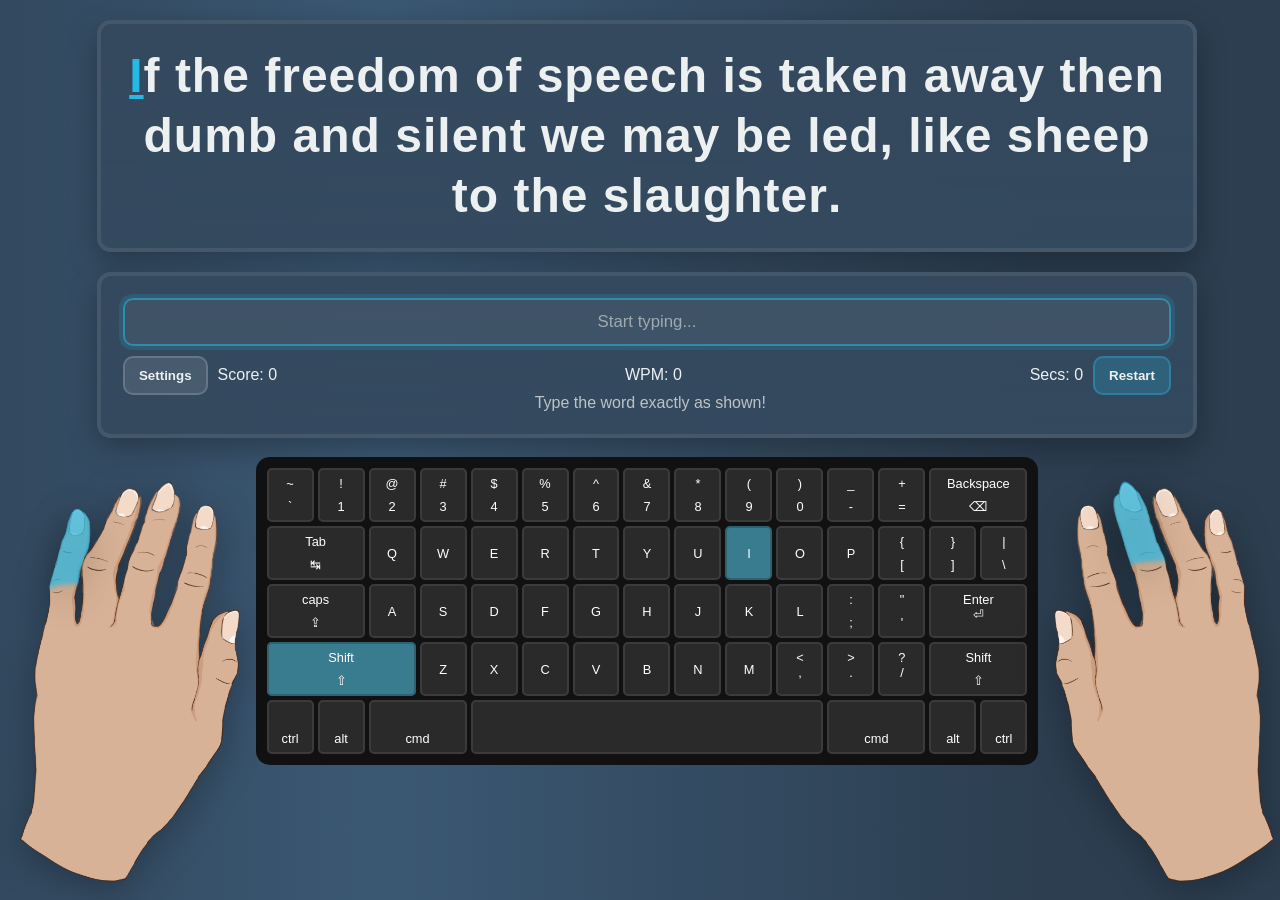
==== index.html @ 1857ba46 "v0.5.0 Major Changes: hand highlight changes, removed changelog, changed formatting, & more..." ====
<!-- HTML: The Structure -->

<style>
  ul, ol {
    /* Reduce default indents*/
    padding-left: 15px;
    padding-bottom: 5px;
  }
</style>

<!doctype html>
<html lang="en">
  <head>
    <meta charset="UTF-8" />
    <meta name="viewport" content="width=device-width, initial-scale=1.0" />
    <link rel="stylesheet" href="styles.css" />
    <title>Simple Typing Game</title>
  </head>

  <body>
    <main class="layout">
      <!-- TOP: Word Display -->
      <section class="panel word-panel" aria-label="Words to type">
        <div id="word-display" class="word-display"></div>
      </section>

      <!-- MIDDLE: input / score / settings -->
      <section class="panel game-panel" aria-label="Typing controls">
        <div class="input-row">
          <input
            type="text"
            id="input-field"
            placeholder="Start typing..."
            autocomplete="off"
            inputmode="text"
            autofocus
          />
        </div>

        <button id="Settings" class="btn btn-settings" type="button">Settings</button>
        <button id="Restart" class="btn btn-restart" type="button">Restart</button>
        
        <div class="meta-row">
          <div id="score-board" class="score">
            Score: <span id="score">0</span>
          </div>
          <div id="wpm-board" class="message-stats">
            WPM: <span id="wpm-value">0</span>
          </div>
          <div id="seconds-board" class="message-stats">
            Secs: <span id="seconds-value">0</span>
          </div>
        </div>

        <p class="message">Type the word exactly as shown!</p>

        <!-- Settings Modal !-->
        <div id="settingsModal" class="settings-modal" role="dialog" aria-modal="true" aria-hidden="Modify Settings">
          <div class="settings-content">
            <button class="close" type="button" aria-label="Close settings">&times;</button>
            <h2 class="settings-title">Settings</h2><hr>
            <ul class="settings-list">

              <li>Highlight Word:
                <input type="checkbox" id="checkbox-settings-highlight">
                <label for="checkbox-settings-highlight"></label>
              <li>Disable Score:
                <input type="checkbox" id="checkbox-settings-disable-score">
                <label for="checkbox-settings-disable-score"></label>
              
              <li>Restart Score:
                <input type="checkbox" id="checkbox-settings-reset-score">
                <label for="checkbox-settings-reset-score"></label>

              <li>Skip Repeats:
                <input type="checkbox" id="checkbox-settings-skip-repeats">
                <label for="checkbox-settings-skip-repeats"></label>

              <li>Store Skip Repeats: <span id="settings-store-skips"></span>
                <form id="store-skips-form">
                  <label for="input-store-skips-value">→ Change Skips: 
                  <input
                    type="number"
                    id="input-store-skips-value"
                    min="1"
                    max=""
                    step="1"
                  />
                  <button type="submit" class="btn btn-apply">Apply</button>
                </form>

              <li>Skip With Errors:
                <input type="checkbox" id="checkbox-settings-end-incomplete">
                <label for="checkbox-settings-end-incomplete"></label>
              
              <li>Restart Resets Repeats:
                <input type="checkbox" id="checkbox-settings-reset-repeats">
                <label for="checkbox-settings-reset-repeats"></label>
              
              <li>Disappearing Text:
                <input type="checkbox" id="checkbox-settings-disappear-text">
                <label for="checkbox-settings-disappear-text"></label></ul>
              
                <li>Disable WPM:
                <input type="checkbox" id="checkbox-settings-disable-wpm">
                <label for="checkbox-settings-disable-wpm"></label></ul>
            <br>
            </hr>
            <h2 class="settings-title">Study Weeks</h2>
            <hr>
            <ul class="settings-list">
              <li>
                <ins><b>Week 1:</b></ins>
                <ul>
                  <li class="setting-row">
                    <label for="checkbox-settings-week-1-words">words:</label>
                    <input type="checkbox" id="checkbox-settings-week-1-words">
                  </li>
                  <li class="setting-row">
                    <label for="checkbox-settings-week-1-random">random:</label>
                    <input type="checkbox" id="checkbox-settings-week-1-random">
                  </li>
                </ul>
              </li>
              <li>
                <ins><b>Week 2:</b></ins>
                <ul>
                  <li class="setting-row">
                    <label for="checkbox-settings-week-2-words">words:</label>
                    <input type="checkbox" id="checkbox-settings-week-2-words">
                  </li>
                  <li class="setting-row">
                    <label for="checkbox-settings-week-2-random">random:</label>
                    <input type="checkbox" id="checkbox-settings-week-2-random">
                  </li>
                </ul>
              </li>
              <li>
                <ins><b>Week 3:</b></ins>
                <ul>
                  <li class="setting-row">
                    <label for="checkbox-settings-week-3-words">words:</label>
                    <input type="checkbox" id="checkbox-settings-week-3-words">
                  </li>
                  <li class="setting-row">
                    <label for="checkbox-settings-week-3-random">random:</label>
                    <input type="checkbox" id="checkbox-settings-week-3-random">
                  </li>
                </ul>
              </li>
              <li>
                <ins><b>Week 4:</b></ins>
                <ul>
                  <li class="setting-row">
                    <label for="checkbox-settings-week-4-words">words:</label>
                    <input type="checkbox" id="checkbox-settings-week-4-words">
                  </li>
                  <li class="setting-row">
                    <label for="checkbox-settings-week-4-random">random:</label>
                    <input type="checkbox" id="checkbox-settings-week-4-random">
                  </li>
                </ul>
              </li>
              <li>
                <ins><b>Week 5:</b></ins>
                <ul>
                  <li class="setting-row">
                    <label for="checkbox-settings-week-5-words">words:</label>
                    <input type="checkbox" id="checkbox-settings-week-5-words">
                  </li>
                  <li class="setting-row">
                    <label for="checkbox-settings-week-5-random">random:</label>
                    <input type="checkbox" id="checkbox-settings-week-5-random">
                  </li>
                </ul>
              </li>
              <li>
                <ins><b>Week 6:</b></ins>
                <ul>
                  <li class="setting-row">
                    <label for="checkbox-settings-week-6-words">words:</label>
                    <input type="checkbox" id="checkbox-settings-week-6-words">
                  </li>
                  <li class="setting-row">
                    <label for="checkbox-settings-week-6-random">random:</label>
                    <input type="checkbox" id="checkbox-settings-week-6-random">
                  </li>
                </ul>
              </li>
              <li>
                <ins><b>Week 7:</b></ins>
                <ul>
                  <li class="setting-row">
                    <label for="checkbox-settings-week-7-words">words:</label>
                    <input type="checkbox" id="checkbox-settings-week-7-words">
                  </li>
                  <li class="setting-row">
                    <label for="checkbox-settings-week-7-random">random:</label>
                    <input type="checkbox" id="checkbox-settings-week-7-random">
                  </li>
                </ul>
              </li>
              <li>
                <ins><b>Week 8:</b></ins>
                <ul>
                  <li class="setting-row">
                    <label for="checkbox-settings-week-8-words">words:</label>
                    <input type="checkbox" id="checkbox-settings-week-8-words">
                  </li>
                  <li class="setting-row">
                    <label for="checkbox-settings-week-8-random">random:</label>
                    <input type="checkbox" id="checkbox-settings-week-8-random">
                  </li>
                </ul>
              </li>
            </ul>
          </hr>
          </div>
        </div>
      </section>
      
      <!-- BOTTOM: keyboard & hands -->
      <div class="keyboard-stage">
        <div class="hand-panel hand-panel--left">
          <div class="hand-stack">
            <img
              class="hand-base"
              src="./images/hands/left-idle.png"
              alt="Left hand guide"
            />
            <div
              id="left-hand-overlays"
              class="hand-overlays"
              aria-hidden="true"
            ></div>
          </div>
        </div>
        <div class="keyboard" role="group" aria-label="On screen keyboard">
          <!-- your existing keyboard buttons stay exactly here -->
          <button class="key" data-key="`">
            <span class="key-top">~</span>
            <span class="key-bottom">`</span>
          </button>

          <button class="key" data-key="1">
            <span class="key-top">!</span>
            <span class="key-bottom">1</span>
          </button>

          <button class="key" data-key="2">
            <span class="key-top">@</span>
            <span class="key-bottom">2</span>
          </button>

          <button class="key" data-key="3">
            <span class="key-top">#</span>
            <span class="key-bottom">3</span>
          </button>

          <button class="key" data-key="4">
            <span class="key-top">$</span>
            <span class="key-bottom">4</span>
          </button>

          <button class="key" data-key="5">
            <span class="key-top">%</span>
            <span class="key-bottom">5</span>
          </button>

          <button class="key" data-key="6">
            <span class="key-top">^</span>
            <span class="key-bottom">6</span>
          </button>

          <button class="key" data-key="7">
            <span class="key-top">&</span>
            <span class="key-bottom">7</span>
          </button>

          <button class="key" data-key="8">
            <span class="key-top">*</span>
            <span class="key-bottom">8</span>
          </button>
          
          <button class="key" data-key="9">
            <span class="key-top">(</span>
            <span class="key-bottom">9</span>
          </button>

          <button class="key" data-key="0">
            <span class="key-top">)</span>
            <span class="key-bottom">0</span>
          </button>
          
          <button class="key" data-key="-">
            <span class="key-top">_</span>
            <span class="key-bottom">-</span>
          </button>

          <button class="key" data-key="=">
            <span class="key-top">+</span>
            <span class="key-bottom">=</span>
          </button>
          
          <button class="key" data-key="backspace">
            <span class="key-top">Backspace</span>
            <span class="key-bottom">⌫</span>
          </button>

          <button class="key" data-key="tab">
            <span class="key-top">Tab</span>
            <span class="key-bottom">↹</span>
          </button>

          <button class="key key--center" data-key="Q">
            <span class="key-top"></span>
            <span class="key-bottom">Q</span>
          </button>

          <button class="key key--center" data-key="W">
            <span class="key-top"></span>
            <span class="key-bottom">W</span>
          </button>

          <button class="key key--center" data-key="E">
            <span class="key-top"></span>
            <span class="key-bottom">E</span>
          </button>

          <button class="key key--center" data-key="R">
            <span class="key-top"></span>
            <span class="key-bottom">R</span>
          </button>

          <button class="key key--center" data-key="T">
            <span class="key-top"></span>
            <span class="key-bottom">T</span>
          </button>

          <button class="key key--center" data-key="Y">
            <span class="key-top"></span>
            <span class="key-bottom">Y</span>
          </button>

          <button class="key key--center" data-key="U">
            <span class="key-top"></span>
            <span class="key-bottom">U</span>
          </button>

          <button class="key key--center" data-key="I">
            <span class="key-top"></span>
            <span class="key-bottom">I</span>
          </button>

          <button class="key key--center" data-key="O">
            <span class="key-top"></span>
            <span class="key-bottom">O</span>
          </button>

          <button class="key key--center" data-key="P">
            <span class="key-top"></span>
            <span class="key-bottom">P</span>
          </button>

          <button class="key" data-key="[">
            <span class="key-top">{</span>
            <span class="key-bottom">[</span>
          </button>

          <button class="key" data-key="]">
            <span class="key-top">}</span>
            <span class="key-bottom">]</span>
          </button>

          <button class="key" data-key="\\">
            <span class="key-top">|</span>
            <span class="key-bottom">\</span>
          </button>

          <button class="key" data-key="caps">
            <span class="key-top">caps</span>
            <span class="key-bottom">⇪</span>
          </button>

          <button class="key key--center" data-key="A">
            <span class="key-top"></span>
            <span class="key-bottom">A</span>
          </button>

          <button class="key key--center" data-key="S">
            <span class="key-top"></span>
            <span class="key-bottom">S</span>
          </button>

          <button class="key key--center" data-key="D">
            <span class="key-top"></span>
            <span class="key-bottom">D</span>
          </button>

          <button class="key key--center" data-key="F">
            <span class="key-top"></span>
            <span class="key-bottom">F</span>
          </button>

          <button class="key key--center" data-key="G">
            <span class="key-top"></span>
            <span class="key-bottom">G</span>
          </button>

          <button class="key key--center" data-key="H">
            <span class="key-top"></span>
            <span class="key-bottom">H</span>
          </button>

          <button class="key key--center" data-key="J">
            <span class="key-top"></span>
            <span class="key-bottom">J</span>
          </button>

          <button class="key key--center" data-key="K">
            <span class="key-top"></span>
            <span class="key-bottom">K</span>
          </button>

          <button class="key key--center" data-key="L">
            <span class="key-top"></span>
            <span class="key-bottom">L</span>
          </button>

          <button class="key" data-key=";">
            <span class="key-top">:</span>
            <span class="key-bottom">;</span>
          </button>

          <button class="key" data-key="'">
            <span class="key-top">"</span>
            <span class="key-bottom">'</span>
          </button>

          <button class="key" data-key="shift">
            <span class="key-top">Shift</span>
            <span class="key-bottom">⇧</span>
          </button>

          <button class="key" data-key="shift">
            <span class="key-top">Shift</span>
            <span class="key-bottom">⇧</span>
          </button>

          <button class="key key--center" data-key="Z">
            <span class="key-top"></span>
            <span class="key-bottom">Z</span>
          </button>

          <button class="key key--center" data-key="X">
            <span class="key-top"></span>
            <span class="key-bottom">X</span>
          </button>

          <button class="key key--center" data-key="C">
            <span class="key-top"></span>
            <span class="key-bottom">C</span>
          </button>

          <button class="key key--center" data-key="V">
            <span class="key-top"></span>
            <span class="key-bottom">V</span>
          </button>

          <button class="key key--center" data-key="B">
            <span class="key-top"></span>
            <span class="key-bottom">B</span>
          </button>

          <button class="key key--center" data-key="N">
            <span class="key-top"></span>
            <span class="key-bottom">N</span>
          </button>

          <button class="key key--center" data-key="M">
            <span class="key-top"></span>
            <span class="key-bottom">M</span>
          </button>

          <button class="key key--center" data-key=",">
            <span class="key-top"><</span>
            <span class="key-bottom">,</span>
          </button>

          <button class="key key--center" data-key=".">
            <span class="key-top">></span>
            <span class="key-bottom">.</span>
          </button>

          <button class="key key--center" data-key="/">
            <span class="key-top">?</span>
            <span class="key-bottom">/</span>
          </button>

          <button class="key" data-key="shift-1">
            <span class="key-top">Shift</span>
            <span class="key-bottom">⇧</span>
          </button>

          <button class="key key--center" data-key="enter">
            <span class="key-top">Enter</span>
            <span class="key-bottom">⏎</span>
          </button>
          <!-- Can set to "Space" if we want. Thought it looked better without. -->
          <button class="key" data-key="space">
            <span class="key-top"></span>
            <span class="key-bottom"></span>
          </button>

          <button class="key" data-key="ctrl">
            <span class="key-top"></span>
            <span class="key-bottom">ctrl</span>
          </button>

          <button class="key" data-key="alt">
            <span class="key-top"></span>
            <span class="key-bottom">alt</span>
          </button>

          <button class="key" data-key="cmd">
            <span class="key-top"></span>
            <span class="key-bottom">cmd</span>
          </button>
          
          <button class="key" data-key="cmd-1">
            <span class="key-top"></span>
            <span class="key-bottom">cmd</span>
          </button>

          <button class="key" data-key="alt-1">
            <span class="key-top"></span>
            <span class="key-bottom">alt</span>
          </button>
          
          <button class="key" data-key="ctrl-1">
            <span class="key-top"></span>
            <span class="key-bottom">ctrl</span>
          </button>
        </div>

        <div class="hand-panel hand-panel--right">
          <div class="hand-stack">
            <img
              class="hand-base"
              src="./images/hands/right-idle.png"
              alt="Right hand guide"
            />
            <div
              id="right-hand-overlays"
              class="hand-overlays"
              aria-hidden="true"
            ></div>
          </div>
        </div>
      </section>
    </main>

    <script type="module" src="./app.js"></script>
  </body>
</html>
---- styles.css ----
/* CSS: The Styling */

/* 
** This was by far the worst part in doing all of this. Youtube, Google, and ChatGPT are holding this
** thing like it's made from bubble gum and scotch tape. If some things don't make sense or are
** redundant that is why. Sorry. I tried. 😔
*/

/* ---------- Main Content ---------- */
:root {
  --bg: #2c3e50;
  --panel: #34495e;
  --panel-2: rgba(255, 255, 255, 0.06);
  --panel-3: #fff;

  --text: #ecf0f1;
  --muted: #bdc3c7;
  --shadow: 0 10px 30px rgba(0, 0, 0, 0.28);
  --radius: 14px;

  --maxw: 1100px;
  --gap: clamp(14px, 2.2vh, 22px);
  --pad: clamp(14px, 2.5vw, 22px);
}

*,
*::before,
*::after {
  box-sizing: border-box;
}

html,
body {
  height: 2%;
}

body {
  margin: 0;
  font-family: "Segoe UI", Tahoma, Geneva, Verdana, sans-serif;
  background: radial-gradient(1200px 4000px at 30% 10%, #3b5873 0%, var(--bg) 55%);
  color: var(--text);
}

.layout { /* layout for 3-row items */
  min-height: 10svh;
  display: grid;
  grid-template-rows: auto auto auto;
  gap: var(--gap);
  padding: var(--gap);
  justify-items: center;
  align-items: start;
}

.panel { /* Shared panel styling */
  width: min(var(--maxw), 92vw);
  background: linear-gradient(180deg, var(--panel) 0%, rgba(52, 73, 94, 0.92) 100%);
  border-radius: var(--radius);
  box-shadow: var(--shadow);
  padding: var(--pad);
  border: 4px solid rgba(255, 255, 255, 0.08);
}

/* ---------- Top: word display ---------- */
.word-panel{
  min-height: 0;
  grid-row: 1;
}
.game-panel {
  min-height: 0;
  grid-row: 2;
}

.word-display {
  max-height: 180px;
  height: clamp(160px, 32vh, 360px);
  display: grid;
  place-items: center;
  text-align: center;
  overflow-y: auto;
  overflow-x: hidden;
  scroll-behavior: smooth;
}

#word-display { /* Text to type */
  display: flex;
  flex-wrap: wrap;
  justify-content: center;
  align-items: center;

  font-size: clamp(1.5rem, 10vw, 3rem);
  font-weight: 600;
  letter-spacing: 1px;
  line-height: 1.15;

  white-space: pre-wrap;
  user-select: none;
}

.word { /* Each word moves as one to next line */
  display: inline-flex;
  white-space: nowrap;
}

/* ---------- Middle: input display ---------- */
.input-row {
  display: grid;
  grid-template-columns: 1fr auto;
  align-items: center;
}

#input-field {
  width: 100%;
  padding: 12px 14px;
  font-size: 1.05rem;
  border: 2px solid rgba(255, 255, 255, 0.12);
  border-radius: 10px;
  outline: none;
  text-align: center;
  background: var(--panel-2);
  color: var(--text);
}

#input-field::placeholder {
  color: rgba(236, 240, 241, 0.55);
}

#input-field:focus {
  border-color: rgba(39, 185, 230, 0.55);
  box-shadow: 0 0 0 4px rgba(39, 185, 230, 0.15);
}

.meta-row {
  margin-top: 10px;
  display: flex;
  justify-content: space-between;
  align-items: center;
  gap: 12px;
  flex-wrap: wrap;
  padding: 10px;
}

.score {
  font-size: 1rem;
  color: var(--text);
}

.message {
  margin: 0;
  font-size: 1rem;
  color: var(--muted);
  user-select: none;
  align-self: center;
  justify-content: center;
  display: flex;
}

.message-stats {
  margin: 0;
  font-size: 1rem;
  user-select: none;
  align-self: center;
}

/* ---------- Buttons ---------- */
.btn {
  border: 2px solid rgba(255, 255, 255, 0.10);
  border-radius: 10px;
  padding: 10px 14px;
  font-weight: 700;
  cursor: pointer;
  color: var(--text);
  background: rgba(255, 255, 255, 0.10);
}

.btn:hover {
  filter: brightness(1.08);
}

.btn:active {
  transform: translateY(1px);
}

.btn-restart {
  margin-top: 10px;
  background: rgba(39, 185, 230, 0.22);
  border: 2px solid rgba(39, 185, 230, 0.35);
  float: right;
}

.btn-settings {
  margin-top: 10px;
  border: 2px solid rgba(255, 255, 255, 0.16);
  float: left;
}

.btn-apply{
  border: 3px solid rgba(255, 255, 255, 0.16);
  padding: 3px 7px;
}

input[type="checkbox"]:checked {
  accent-color: #2ecc71;
}

input[type="checkbox"] {
  /* Default styles for the unchecked state */
  background-color: #eee;
}

#input-store-skips-value{
  width: 80px;
  background: rgba(53, 53, 53, 0.96);
  color: white;
  border: 3px solid rgba(255, 255, 255, 0.14);
  border-radius: 6px;
  padding: 4px;
}

/* ---------- Bottom: keyboard ---------- */
.keyboard-stage {
  width: min(1300px, 98vw);
  display: grid;
  grid-template-columns: minmax(140px, 220px) minmax(0, 1fr) minmax(140px, 220px);
  gap: 16px;
  align-items: center;
  grid-row: 3;
}

.hand-stack {
  position: relative;
  width: 100%;
  max-width: 220px;
  aspect-ratio: 220 / 260;
}

.hand-base,
.hand-overlay {
  position: absolute;
  inset: 0;
  width: 100%;
  height: auto;
  display: block;
  user-select: none;
  pointer-events: none;
  filter: drop-shadow(0 8px 18px rgba(0, 0, 0, 0.28));
  opacity: 1;
}

.hand-overlays {
  position: absolute;
  inset: 0;
  pointer-events: none;
}

.hand-panel img {
  width: 100%;
  max-width: 220px;
  height: auto;
  display: block;
  user-select: none;
  pointer-events: none;
  filter: drop-shadow(0 8px 18px rgba(0, 0, 0, 0.28));
}

.keyboard {
  width: 100%;
  display: grid;
  grid-template-columns: repeat(15, 1fr);
  grid-auto-rows: clamp(42px, 6vh, 56px);
  gap: clamp(2px, 0.6vh, 4px);
  padding: clamp(8px, 1.2vh, 12px);
  background: #111;
  border-radius: 14px;
  margin-top: 0;
  margin-bottom: 0;
}

@media (max-width: 1050px) { /* Make hands disappear if window too small */
  .keyboard-stage {
    grid-template-columns: 1fr;
  }

  .hand-panel {
    display: none;
  }
}

.key{
  min-width: 1px;
  position: relative;
  display: grid;
  grid-template-rows: 1fr 1fr; /* top text bottom text */
  align-items: center;
  padding: 6px 8px;
  border: 2px solid #3b3b3b;;
  border-radius: 5px;
  background: #2a2a2a;
  color: #fff;
  cursor: pointer;
  user-select: none;
}

.key-top {
  align-self: start;
  font-size: clamp(0.5rem, 1vw, 0.8rem);
}

.key-bottom {
  align-self: end;
  font-size: clamp(0.5rem, 1vw, 0.8rem);
  
  -weight: 600;
}

/* width modifiers */
.key--center {grid-template-rows: 1fr 1fr 1fr;}
.key--hover {
  background-color: #397b8f;
  border: 2px solid #2e6272;
  color: #ffffff;
}

/* detecting the keys for hover interaction */
/* ------------------- Row 1 ------------------- */
.key[data-key="`"] { grid-row: 1; grid-column: 1; }
.key[data-key="1"] { grid-row: 1; grid-column: 2; }
.key[data-key="2"] { grid-row: 1; grid-column: 3; }
.key[data-key="3"] { grid-row: 1; grid-column: 4; }
.key[data-key="4"] { grid-row: 1; grid-column: 5; }
.key[data-key="5"] { grid-row: 1; grid-column: 6; }
.key[data-key="6"] { grid-row: 1; grid-column: 7; }
.key[data-key="7"] { grid-row: 1; grid-column: 8; }
.key[data-key="8"] { grid-row: 1; grid-column: 9; }
.key[data-key="9"] { grid-row: 1; grid-column: 10; }
.key[data-key="0"] { grid-row: 1; grid-column: 11; }
.key[data-key="-"] { grid-row: 1; grid-column: 12; }
.key[data-key="="] { grid-row: 1; grid-column: 13; }
.key[data-key="backspace"] { grid-row: 1; grid-column: 14/ span 2; }
/* ------------------- Row 2 ------------------- */
.key[data-key="tab"] { grid-row: 2; grid-column: 1 / span 2;}
.key[data-key="Q"] { grid-row: 2; grid-column: 3; }
.key[data-key="W"] { grid-row: 2; grid-column: 4; }
.key[data-key="E"] { grid-row: 2; grid-column: 5; }
.key[data-key="R"] { grid-row: 2; grid-column: 6; }
.key[data-key="T"] { grid-row: 2; grid-column: 7; }
.key[data-key="Y"] { grid-row: 2; grid-column: 8; }
.key[data-key="U"] { grid-row: 2; grid-column: 9; }
.key[data-key="I"] { grid-row: 2; grid-column: 10; }
.key[data-key="O"] { grid-row: 2; grid-column: 11; }
.key[data-key="P"] { grid-row: 2; grid-column: 12; }
.key[data-key="["] { grid-row: 2; grid-column: 13; }
.key[data-key="]"] { grid-row: 2; grid-column: 14; }
.key[data-key="|"] { grid-row: 2; grid-column: 15; }
/* ------------------- Row 3 ------------------- */
.key[data-key="caps"] { grid-row: 3; grid-column: 1 / span 2;}
.key[data-key="A"] { grid-row: 3; grid-column: 3; }
.key[data-key="S"] { grid-row: 3; grid-column: 4; }
.key[data-key="D"] { grid-row: 3; grid-column: 5; }
.key[data-key="F"] { grid-row: 3; grid-column: 6; }
.key[data-key="G"] { grid-row: 3; grid-column: 7; }
.key[data-key="H"] { grid-row: 3; grid-column: 8; }
.key[data-key="J"] { grid-row: 3; grid-column: 9; }
.key[data-key="K"] { grid-row: 3; grid-column: 10; }
.key[data-key="L"] { grid-row: 3; grid-column: 11; }
.key[data-key=";"] { grid-row: 3; grid-column: 12; }
.key[data-key="'"] { grid-row: 3; grid-column: 13; }
.key[data-key="enter"] { grid-row: 3; grid-column: 14 / span 2; }
/* ------------------- Row 4 ------------------- */
.key[data-key="shift"] { grid-row: 4; grid-column: 1 / span 3; }
.key[data-key="Z"] { grid-row: 4; grid-column: 4; }
.key[data-key="X"] { grid-row: 4; grid-column: 5; }
.key[data-key="C"] { grid-row: 4; grid-column: 6; }
.key[data-key="V"] { grid-row: 4; grid-column: 7; }
.key[data-key="B"] { grid-row: 4; grid-column: 8; }
.key[data-key="N"] { grid-row: 4; grid-column: 9; }
.key[data-key="M"] { grid-row: 4; grid-column: 10; }
.key[data-key=","] { grid-row: 4; grid-column: 11; }
.key[data-key="."] { grid-row: 4; grid-column: 12; }
.key[data-key="/"] { grid-row: 4; grid-column: 13; }
.key[data-key="shift-1"] { grid-row: 4; grid-column: 14/ span 2; }
/* ------------------- Row 5 ------------------- */
.key[data-key="ctrl"] { grid-row: 5; grid-column: 1; }
.key[data-key="alt"] { grid-row: 5; grid-column: 2; }
.key[data-key="cmd"] { grid-row: 5; grid-column: 3 / span 2; }
.key[data-key="space"] { grid-row: 5; grid-column: 5 / span 7; }
.key[data-key="cmd-1"] { grid-row: 5; grid-column: 12 / span 2; }
.key[data-key="alt-1"] { grid-row: 5; grid-column: 14; }
.key[data-key="ctrl-1"] { grid-row: 5; grid-column: 15; }

/* ---------- Word Display colors ---------- */
.correct {
  color: #2ecc71;
}
.incorrect {
  color: #e74c3c;
  text-decoration: underline;
}
.highlight {
  color: #27b9e6;
  text-decoration: underline;
}
.hidden {
  color: #ffffff00
}

/* ---------- Settings Modal ---------- */
.settings-modal {
  display: none;
  position: fixed;
  inset: 0;
  z-index: 10000;
  background-color: rgba(0, 0, 0, 0.55);
  padding: 24px;
  font-size: 1.05rem;
}

.settings-content {
  width: min(520px, 92vw);
  margin: 6vh auto 0;
  background: rgba(67, 67, 67, 0.96);
  border: 3px solid rgba(255, 255, 255, 0.14);
  border-radius: 14px;
  padding: 18px;
  box-shadow: var(--shadow);
  overflow: auto;
  height: 75%;
  scrollbar-width: thin;
  scrollbar-color: #b8b8b8 transparent; /* Make the bar transparent */
}

.settings-title {
  margin: 0 0 10px;
}

.settings-list {
  margin: 0;
  padding-left: 18px;
  color: var(--text);
}

.close {
  float: right;
  border: 0;
  background: transparent;
  color: #aaa;
  font-size: 28px;
  cursor: pointer;
}

.close:hover {
  color: #e74c3c;
}

/* ---------- Smaller Window Size (Adjust) ---------- */
@media (max-width: 560px) {
  .input-row {
    grid-template-columns: 1fr;
  }

  .btn { /* centers it basically */
    width: 100%;
  }

  

  .key{ /* keeps text in-line so it doesn't float into the other keys */
    padding: 6px 6px;
  }
}
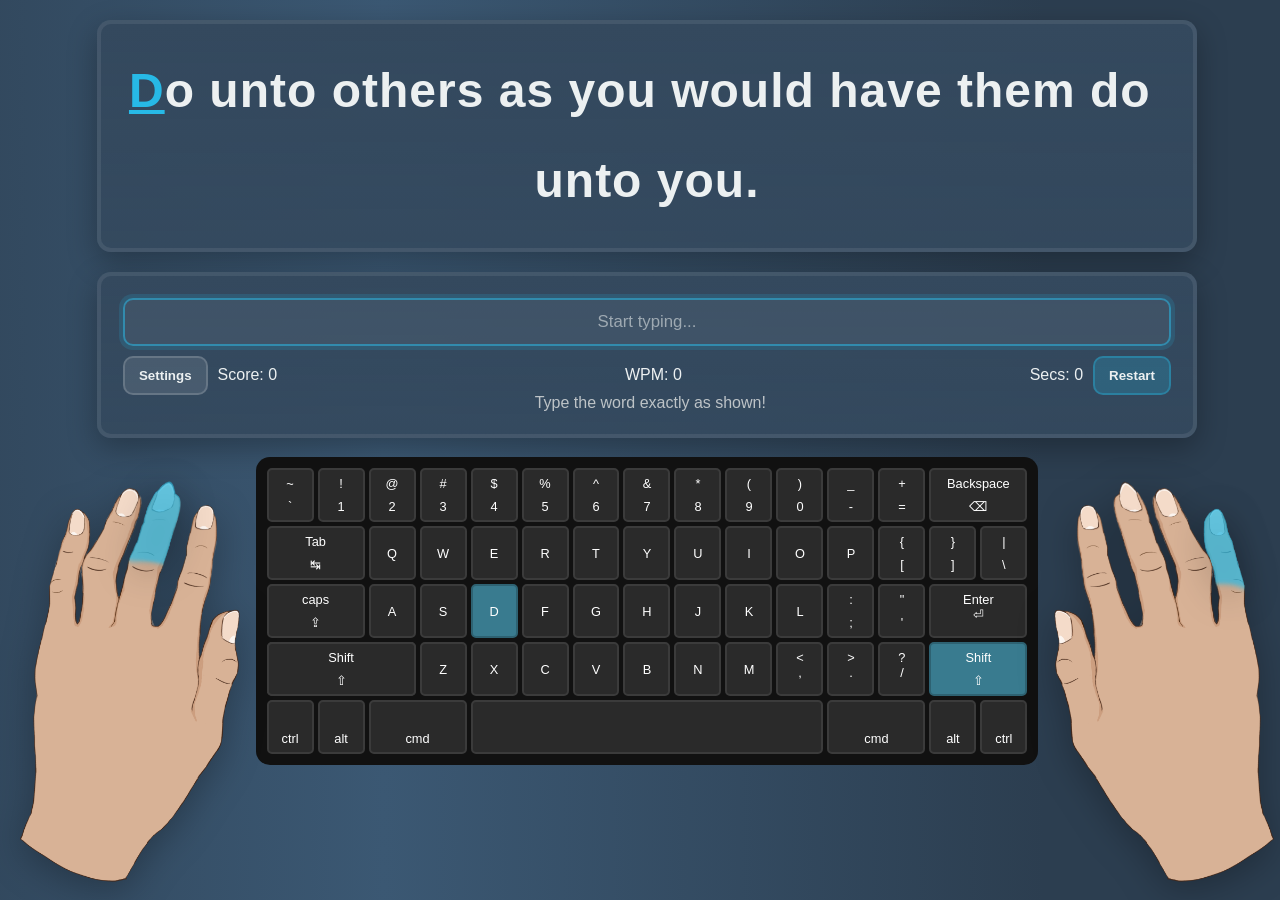
==== commit 735fa7f0: "v0.5.1 Changed window-screenshot.png." ====
--- a/index.html
+++ b/index.html
@@ -31,6 +31,7 @@
             type="text"
             id="input-field"
             placeholder="Start typing..."
+            onpaste="return false"
             autocomplete="off"
             inputmode="text"
             autofocus
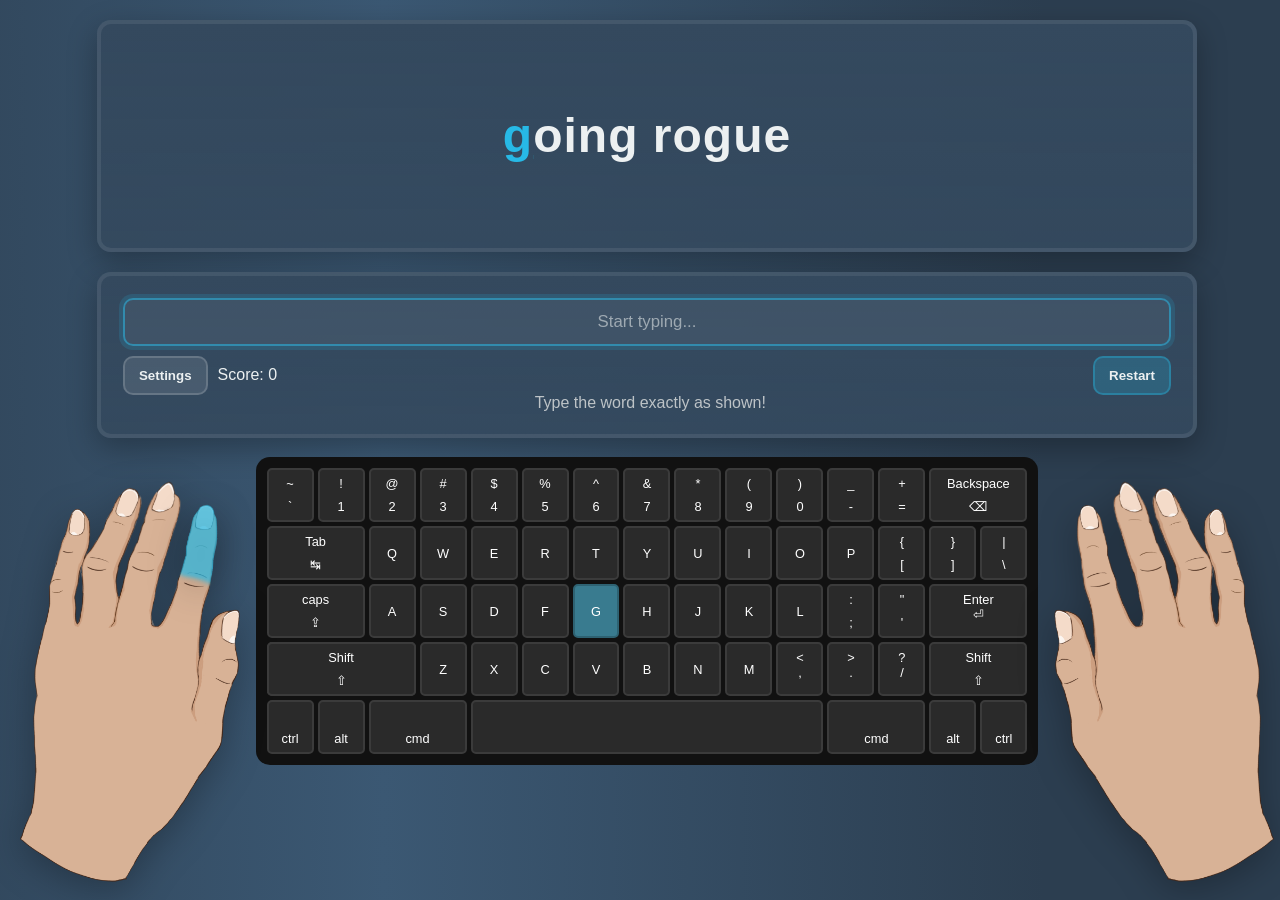
==== commit c3b933e3: "v0.5.4 Updated settings menu slightly, repositioned options." ====
--- a/index.html
+++ b/index.html
@@ -59,7 +59,7 @@
         <div id="settingsModal" class="settings-modal" role="dialog" aria-modal="true" aria-hidden="Modify Settings">
           <div class="settings-content">
             <button class="close" type="button" aria-label="Close settings">&times;</button>
-            <h2 class="settings-title">Settings</h2><hr>
+            <h1 class="settings-title">Settings</h1><hr>
             <ul class="settings-list">
 
               <li>Highlight Word:
@@ -76,19 +76,6 @@
               <li>Skip Repeats:
                 <input type="checkbox" id="checkbox-settings-skip-repeats">
                 <label for="checkbox-settings-skip-repeats"></label>
-
-              <li>Store Skip Repeats: <span id="settings-store-skips"></span>
-                <form id="store-skips-form">
-                  <label for="input-store-skips-value">→ Change Skips: 
-                  <input
-                    type="number"
-                    id="input-store-skips-value"
-                    min="1"
-                    max=""
-                    step="1"
-                  />
-                  <button type="submit" class="btn btn-apply">Apply</button>
-                </form>
 
               <li>Skip With Errors:
                 <input type="checkbox" id="checkbox-settings-end-incomplete">
@@ -105,6 +92,19 @@
                 <li>Disable WPM:
                 <input type="checkbox" id="checkbox-settings-disable-wpm">
                 <label for="checkbox-settings-disable-wpm"></label></ul>
+              
+              <li>Store Skip Repeats: <span id="settings-store-skips"></span>
+                <form id="store-skips-form">
+                  <label for="input-store-skips-value">→ Change Skips: 
+                  <input
+                    type="number"
+                    id="input-store-skips-value"
+                    min="1"
+                    max=""
+                    step="1"
+                  />
+                  <button type="submit" class="btn btn-apply">Apply</button>
+                </form>
             <br>
             </hr>
             <h2 class="settings-title">Study Weeks</h2>
--- a/styles.css
+++ b/styles.css
@@ -79,6 +79,7 @@
   overflow-y: auto;
   overflow-x: hidden;
   scroll-behavior: smooth;
+  scrollbar-width: none;
 }
 
 #word-display { /* Text to type */
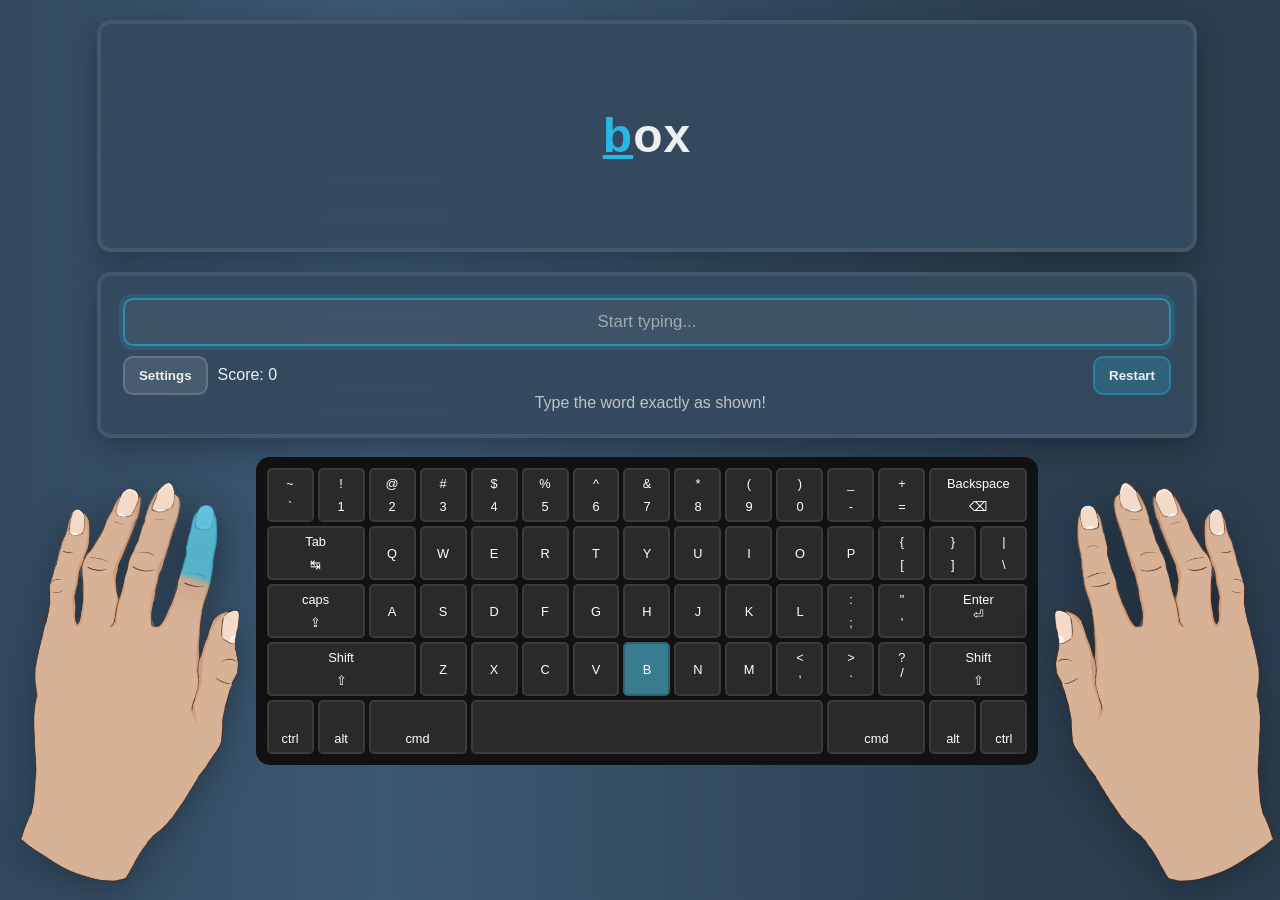
==== commit 2bb845a1: "v0.5.5 Modified html for settings display once more. Put settings that make sense together closer an" ====
--- a/index.html
+++ b/index.html
@@ -65,33 +65,38 @@
               <li>Highlight Word:
                 <input type="checkbox" id="checkbox-settings-highlight">
                 <label for="checkbox-settings-highlight"></label>
+              
+              <li>Disappearing Text:
+                <input type="checkbox" id="checkbox-settings-disappear-text">
+                <label for="checkbox-settings-disappear-text"></label></ul>
+
+                <hr></hr>
+
               <li>Disable Score:
                 <input type="checkbox" id="checkbox-settings-disable-score">
                 <label for="checkbox-settings-disable-score"></label>
               
-              <li>Restart Score:
+              <li>Disable WPM:
+                <input type="checkbox" id="checkbox-settings-disable-wpm">
+                <label for="checkbox-settings-disable-wpm"></label></ul>
+              
+              <li>Restart Resets Score:
                 <input type="checkbox" id="checkbox-settings-reset-score">
                 <label for="checkbox-settings-reset-score"></label>
 
-              <li>Skip Repeats:
-                <input type="checkbox" id="checkbox-settings-skip-repeats">
-                <label for="checkbox-settings-skip-repeats"></label>
+                <hr></hr>
 
               <li>Skip With Errors:
                 <input type="checkbox" id="checkbox-settings-end-incomplete">
                 <label for="checkbox-settings-end-incomplete"></label>
               
-              <li>Restart Resets Repeats:
+              <li>Skip Repeats:
+                <input type="checkbox" id="checkbox-settings-skip-repeats">
+                <label for="checkbox-settings-skip-repeats"></label>
+              
+              <li>Restart Clears Repeats:
                 <input type="checkbox" id="checkbox-settings-reset-repeats">
                 <label for="checkbox-settings-reset-repeats"></label>
-              
-              <li>Disappearing Text:
-                <input type="checkbox" id="checkbox-settings-disappear-text">
-                <label for="checkbox-settings-disappear-text"></label></ul>
-              
-                <li>Disable WPM:
-                <input type="checkbox" id="checkbox-settings-disable-wpm">
-                <label for="checkbox-settings-disable-wpm"></label></ul>
               
               <li>Store Skip Repeats: <span id="settings-store-skips"></span>
                 <form id="store-skips-form">
@@ -105,6 +110,9 @@
                   />
                   <button type="submit" class="btn btn-apply">Apply</button>
                 </form>
+
+                <hr></hr>
+
             <br>
             </hr>
             <h2 class="settings-title">Study Weeks</h2>
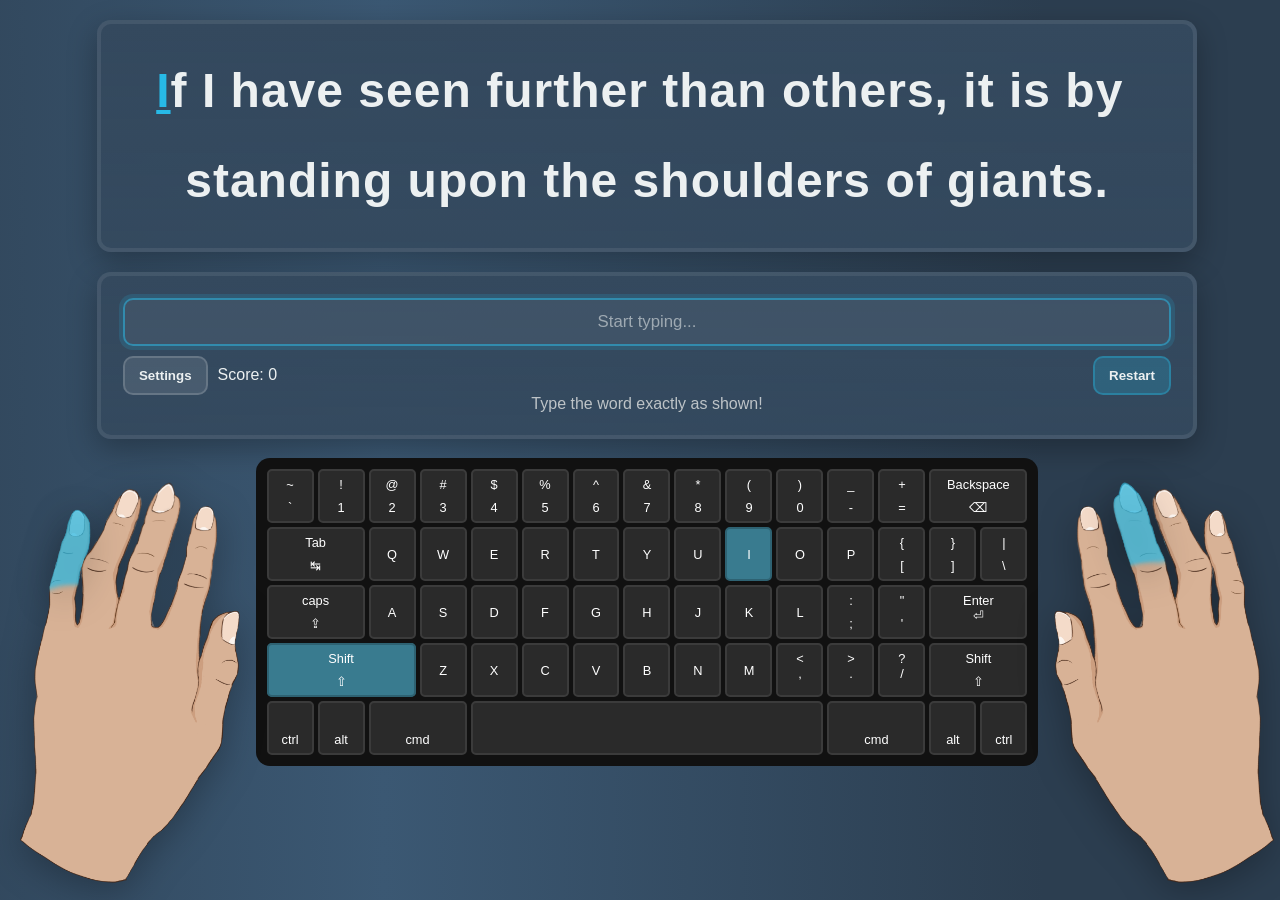
==== commit 0e2814b4: "v0.5.5 HTML settings changes, time format changes for the previous "Sec:" display." ====
--- a/index.html
+++ b/index.html
@@ -49,8 +49,7 @@
             WPM: <span id="wpm-value">0</span>
           </div>
           <div id="seconds-board" class="message-stats">
-            Secs: <span id="seconds-value">0</span>
-          </div>
+            ⏱️: <span id="seconds-value">00:00</span>s</div>
         </div>
 
         <p class="message">Type the word exactly as shown!</p>
@@ -59,18 +58,28 @@
         <div id="settingsModal" class="settings-modal" role="dialog" aria-modal="true" aria-hidden="Modify Settings">
           <div class="settings-content">
             <button class="close" type="button" aria-label="Close settings">&times;</button>
-            <h1 class="settings-title">Settings</h1><hr>
+            <h1 class="settings-title">Settings</h1>
+            
+            <hr><b>Text Options:</b></hr>
             <ul class="settings-list">
 
-              <li>Highlight Word:
+              <li>Complete With Errors:
+                <input type="checkbox" id="checkbox-settings-end-incomplete">
+                <label for="checkbox-settings-end-incomplete"></label>
+              
+              <li>Highlight Words:
                 <input type="checkbox" id="checkbox-settings-highlight">
                 <label for="checkbox-settings-highlight"></label>
               
-              <li>Disappearing Text:
+              <li>Text Disappear:
                 <input type="checkbox" id="checkbox-settings-disappear-text">
                 <label for="checkbox-settings-disappear-text"></label></ul>
 
-                <hr></hr>
+                <hr><b>Score Board Options:</b></hr>
+
+                <li>Restart Resets Score Board:
+                <input type="checkbox" id="checkbox-settings-reset-score">
+                <label for="checkbox-settings-reset-score"></label>
 
               <li>Disable Score:
                 <input type="checkbox" id="checkbox-settings-disable-score">
@@ -79,24 +88,16 @@
               <li>Disable WPM:
                 <input type="checkbox" id="checkbox-settings-disable-wpm">
                 <label for="checkbox-settings-disable-wpm"></label></ul>
+
+                <hr><b>Repeating Words Options:</b></hr>
+
+                <li>Restart Clears Repeating List:
+                <input type="checkbox" id="checkbox-settings-reset-repeats">
+                <label for="checkbox-settings-reset-repeats"></label>
               
-              <li>Restart Resets Score:
-                <input type="checkbox" id="checkbox-settings-reset-score">
-                <label for="checkbox-settings-reset-score"></label>
-
-                <hr></hr>
-
-              <li>Skip With Errors:
-                <input type="checkbox" id="checkbox-settings-end-incomplete">
-                <label for="checkbox-settings-end-incomplete"></label>
-              
-              <li>Skip Repeats:
+              <li>Skip Word Repeats:
                 <input type="checkbox" id="checkbox-settings-skip-repeats">
                 <label for="checkbox-settings-skip-repeats"></label>
-              
-              <li>Restart Clears Repeats:
-                <input type="checkbox" id="checkbox-settings-reset-repeats">
-                <label for="checkbox-settings-reset-repeats"></label>
               
               <li>Store Skip Repeats: <span id="settings-store-skips"></span>
                 <form id="store-skips-form">
@@ -115,11 +116,11 @@
 
             <br>
             </hr>
-            <h2 class="settings-title">Study Weeks</h2>
+            <h2 class="settings-title">Weekly Material</h2>
             <hr>
             <ul class="settings-list">
               <li>
-                <ins><b>Week 1:</b></ins>
+                <b>Week 1:</b>
                 <ul>
                   <li class="setting-row">
                     <label for="checkbox-settings-week-1-words">words:</label>
@@ -132,7 +133,7 @@
                 </ul>
               </li>
               <li>
-                <ins><b>Week 2:</b></ins>
+                <b>Week 2:</b>
                 <ul>
                   <li class="setting-row">
                     <label for="checkbox-settings-week-2-words">words:</label>
@@ -145,7 +146,7 @@
                 </ul>
               </li>
               <li>
-                <ins><b>Week 3:</b></ins>
+                <b>Week 3:</b>
                 <ul>
                   <li class="setting-row">
                     <label for="checkbox-settings-week-3-words">words:</label>
@@ -158,7 +159,7 @@
                 </ul>
               </li>
               <li>
-                <ins><b>Week 4:</b></ins>
+                <b>Week 4:</b>
                 <ul>
                   <li class="setting-row">
                     <label for="checkbox-settings-week-4-words">words:</label>
@@ -171,7 +172,7 @@
                 </ul>
               </li>
               <li>
-                <ins><b>Week 5:</b></ins>
+                <b>Week 5:</b>
                 <ul>
                   <li class="setting-row">
                     <label for="checkbox-settings-week-5-words">words:</label>
@@ -184,7 +185,7 @@
                 </ul>
               </li>
               <li>
-                <ins><b>Week 6:</b></ins>
+                <b>Week 6:</b>
                 <ul>
                   <li class="setting-row">
                     <label for="checkbox-settings-week-6-words">words:</label>
@@ -197,7 +198,7 @@
                 </ul>
               </li>
               <li>
-                <ins><b>Week 7:</b></ins>
+                <b>Week 7:</b>
                 <ul>
                   <li class="setting-row">
                     <label for="checkbox-settings-week-7-words">words:</label>
@@ -210,7 +211,7 @@
                 </ul>
               </li>
               <li>
-                <ins><b>Week 8:</b></ins>
+                <b>Week 8:</b>
                 <ul>
                   <li class="setting-row">
                     <label for="checkbox-settings-week-8-words">words:</label>
--- a/styles.css
+++ b/styles.css
@@ -1,10 +1,4 @@
 /* CSS: The Styling */
-
-/* 
-** This was by far the worst part in doing all of this. Youtube, Google, and ChatGPT are holding this
-** thing like it's made from bubble gum and scotch tape. If some things don't make sense or are
-** redundant that is why. Sorry. I tried. 😔
-*/
 
 /* ---------- Main Content ---------- */
 :root {
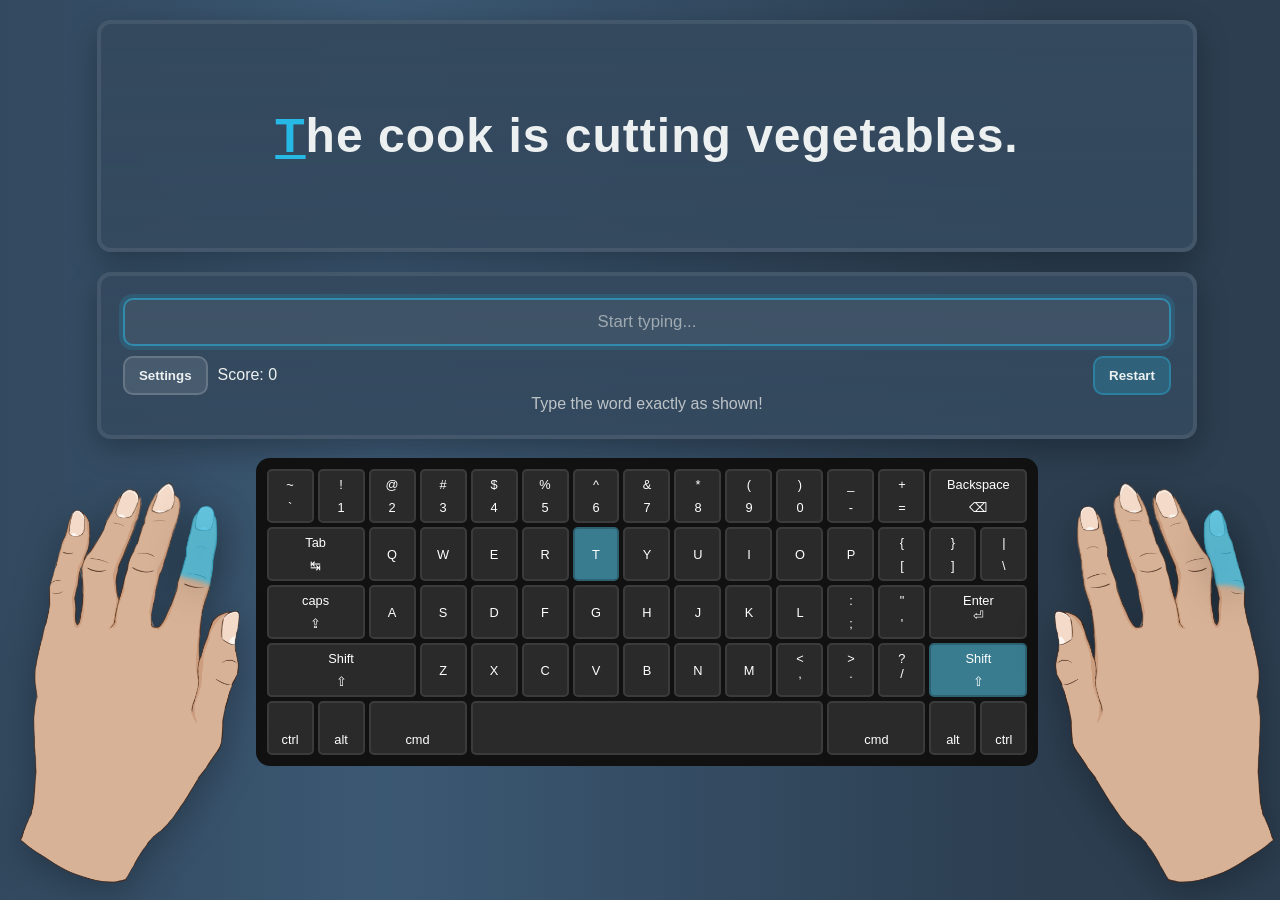
==== commit 0975e451: "v1.0.0 - Initial Release Updated wordbank content, reformatted how some imports and comments looked," ====
--- a/index.html
+++ b/index.html
@@ -7,6 +7,7 @@
     padding-bottom: 5px;
   }
 </style>
+
 
 <!doctype html>
 <html lang="en">
--- a/styles.css
+++ b/styles.css
@@ -315,7 +315,8 @@
   color: #ffffff;
 }
 
-/* detecting the keys for hover interaction */
+/* vv detecting the keys for hover interaction vv*/
+
 /* ------------------- Row 1 ------------------- */
 .key[data-key="`"] { grid-row: 1; grid-column: 1; }
 .key[data-key="1"] { grid-row: 1; grid-column: 2; }
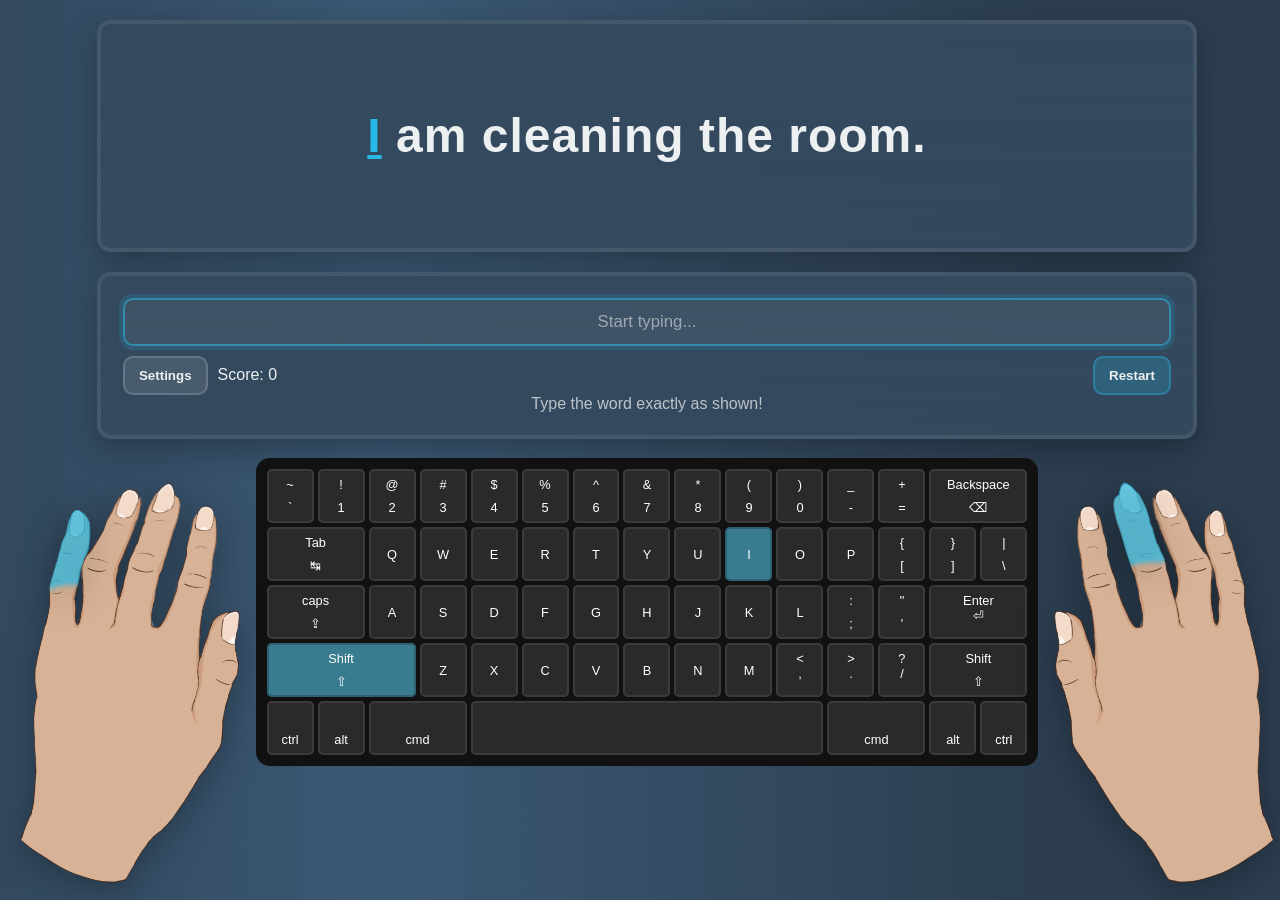
==== commit 0f99607d: "added esol segment still wip, need to add input text box & pick the best image." ====
--- a/index.html
+++ b/index.html
@@ -14,8 +14,9 @@
   <head>
     <meta charset="UTF-8" />
     <meta name="viewport" content="width=device-width, initial-scale=1.0" />
-    <link rel="stylesheet" href="styles.css" />
-    <title>Simple Typing Game</title>
+    <link rel="stylesheet" href="styles-typing.css"/>
+    <link rel="icon" href="images/LC.png" type="image/png">
+    <title>LC | Typing Game</title>
   </head>
 
   <body>
@@ -571,6 +572,6 @@
       </section>
     </main>
 
-    <script type="module" src="./app.js"></script>
+    <script type="module" src="./app-typing.js"></script>
   </body>
 </html>
--- a/styles-typing.css
+++ b/styles-typing.css
@@ -0,0 +1,462 @@
+/* CSS: The Styling */
+
+/* ---------- Main Content ---------- */
+:root {
+  --bg: #2c3e50;
+  --panel: #34495e;
+  --panel-2: rgba(255, 255, 255, 0.06);
+
+  --text: #ecf0f1;
+  --muted: #bdc3c7;
+  --shadow: 0 10px 30px rgba(0, 0, 0, 0.28);
+  --radius: 14px;
+
+  --maxw: 1100px;
+  --gap: clamp(14px, 2.2vh, 22px);
+  --pad: clamp(14px, 2.5vw, 22px);
+}
+
+*,
+*::before,
+*::after {
+  box-sizing: border-box;
+}
+
+html,
+body {
+  height: 2%;
+}
+
+body {
+  margin: 0;
+  font-family: "Segoe UI", Tahoma, Geneva, Verdana, sans-serif;
+  background: radial-gradient(1200px 4000px at 30% 10%, #3b5873 0%, var(--bg) 55%);
+  color: var(--text);
+}
+
+.layout { /* layout for 3-row items */
+  min-height: 10svh;
+  display: grid;
+  grid-template-rows: auto auto auto;
+  gap: var(--gap);
+  padding: var(--gap);
+  justify-items: center;
+  align-items: start;
+}
+
+.panel { /* Shared panel styling */
+  width: min(var(--maxw), 92vw);
+  background: linear-gradient(180deg, var(--panel) 0%, rgba(52, 73, 94, 0.92) 100%);
+  border-radius: var(--radius);
+  box-shadow: var(--shadow);
+  padding: var(--pad);
+  border: 4px solid rgba(255, 255, 255, 0.08);
+}
+
+/* ---------- Top: word display ---------- */
+.word-panel{
+  min-height: 0;
+  grid-row: 1;
+}
+.game-panel {
+  min-height: 0;
+  grid-row: 2;
+}
+
+.word-display {
+  max-height: 180px;
+  height: clamp(160px, 32vh, 360px);
+  display: grid;
+  place-items: center;
+  text-align: center;
+  overflow-y: auto;
+  overflow-x: hidden;
+  scroll-behavior: smooth;
+  scrollbar-width: none;
+}
+
+#word-display { /* Text to type */
+  display: flex;
+  flex-wrap: wrap;
+  justify-content: center;
+  align-items: center;
+
+  font-size: clamp(1.5rem, 10vw, 3rem);
+  font-weight: 600;
+  letter-spacing: 1px;
+  line-height: 1.15;
+
+  white-space: pre-wrap;
+  user-select: none;
+}
+
+.word { /* Each word moves as one to next line */
+  display: inline-flex;
+  white-space: nowrap;
+}
+
+/* ---------- Middle: input display ---------- */
+.input-row {
+  display: grid;
+  grid-template-columns: 1fr auto;
+  align-items: center;
+}
+
+#input-field {
+  width: 100%;
+  padding: 12px 14px;
+  font-size: 1.05rem;
+  border: 2px solid rgba(255, 255, 255, 0.12);
+  border-radius: 10px;
+  outline: none;
+  text-align: center;
+  background: var(--panel-2);
+  color: var(--text);
+}
+
+#input-field::placeholder {
+  color: rgba(236, 240, 241, 0.55);
+}
+
+#input-field:focus {
+  border-color: rgba(39, 185, 230, 0.55);
+  box-shadow: 0 0 0 4px rgba(39, 185, 230, 0.15);
+}
+
+.meta-row {
+  margin-top: 10px;
+  display: flex;
+  justify-content: space-between;
+  align-items: center;
+  gap: 12px;
+  flex-wrap: wrap;
+  padding: 10px;
+}
+
+.score {
+  font-size: 1rem;
+  color: var(--text);
+}
+
+.message {
+  margin: 0;
+  font-size: 1rem;
+  color: var(--muted);
+  user-select: none;
+  align-self: center;
+  justify-content: center;
+  display: flex;
+}
+
+.message-stats {
+  margin: 0;
+  font-size: 1rem;
+  user-select: none;
+  align-self: center;
+}
+
+/* ---------- Buttons ---------- */
+.btn {
+  border: 2px solid rgba(255, 255, 255, 0.10);
+  border-radius: 10px;
+  padding: 10px 14px;
+  font-weight: 700;
+  cursor: pointer;
+  color: var(--text);
+  background: rgba(255, 255, 255, 0.10);
+}
+
+.btn:hover {
+  filter: brightness(1.08);
+}
+
+.btn:active {
+  transform: translateY(1px);
+}
+
+.btn-restart {
+  margin-top: 10px;
+  background: rgba(39, 185, 230, 0.22);
+  border: 2px solid rgba(39, 185, 230, 0.35);
+  float: right;
+}
+
+.btn-settings {
+  margin-top: 10px;
+  border: 2px solid rgba(255, 255, 255, 0.16);
+  float: left;
+}
+
+.btn-apply{
+  border: 3px solid rgba(255, 255, 255, 0.16);
+  padding: 3px 7px;
+}
+
+input[type="checkbox"]:checked {
+  accent-color: #2ecc71;
+}
+
+input[type="checkbox"] {
+  /* Default styles for the unchecked state */
+  background-color: #eee;
+}
+
+#input-store-skips-value{
+  width: 80px;
+  background: rgba(53, 53, 53, 0.96);
+  color: white;
+  border: 3px solid rgba(255, 255, 255, 0.14);
+  border-radius: 6px;
+  padding: 4px;
+}
+
+/* ---------- Bottom: keyboard ---------- */
+.keyboard-stage {
+  width: min(1300px, 98vw);
+  display: grid;
+  grid-template-columns: minmax(140px, 220px) minmax(0, 1fr) minmax(140px, 220px);
+  gap: 16px;
+  align-items: center;
+  grid-row: 3;
+}
+
+.hand-stack {
+  position: relative;
+  width: 100%;
+  max-width: 220px;
+  aspect-ratio: 220 / 260;
+}
+
+.hand-base,
+.hand-overlay {
+  position: absolute;
+  inset: 0;
+  width: 100%;
+  height: auto;
+  display: block;
+  user-select: none;
+  pointer-events: none;
+  filter: drop-shadow(0 8px 18px rgba(0, 0, 0, 0.28));
+  opacity: 1;
+}
+
+.hand-overlays {
+  position: absolute;
+  inset: 0;
+  pointer-events: none;
+}
+
+.hand-panel img {
+  width: 100%;
+  max-width: 220px;
+  height: auto;
+  display: block;
+  user-select: none;
+  pointer-events: none;
+  filter: drop-shadow(0 8px 18px rgba(0, 0, 0, 0.28));
+}
+
+.keyboard {
+  width: 100%;
+  display: grid;
+  grid-template-columns: repeat(15, 1fr);
+  grid-auto-rows: clamp(42px, 6vh, 56px);
+  gap: clamp(2px, 0.6vh, 4px);
+  padding: clamp(8px, 1.2vh, 12px);
+  background: #111;
+  border-radius: 14px;
+  margin-top: 0;
+  margin-bottom: 0;
+}
+
+.key{
+  min-width: 1px;
+  position: relative;
+  display: grid;
+  grid-template-rows: 1fr 1fr; /* top text bottom text */
+  align-items: center;
+  padding: 6px 8px;
+  border: 2px solid #3b3b3b;;
+  border-radius: 5px;
+  background: #2a2a2a;
+  color: #fff;
+  cursor: pointer;
+  user-select: none;
+}
+
+.key-top {
+  align-self: start;
+  font-size: clamp(0.5rem, 1vw, 0.8rem);
+}
+
+.key-bottom {
+  align-self: end;
+  font-size: clamp(0.5rem, 1vw, 0.8rem);
+  
+  -weight: 600;
+}
+
+/* width modifiers */
+.key--center {grid-template-rows: 1fr 1fr 1fr;}
+.key--hover {
+  background-color: #397b8f;
+  border: 2px solid #2e6272;
+  color: #ffffff;
+}
+
+/* vv detecting the keys for hover interaction vv*/
+
+/* ------------------- Row 1 ------------------- */
+.key[data-key="`"] { grid-row: 1; grid-column: 1; }
+.key[data-key="1"] { grid-row: 1; grid-column: 2; }
+.key[data-key="2"] { grid-row: 1; grid-column: 3; }
+.key[data-key="3"] { grid-row: 1; grid-column: 4; }
+.key[data-key="4"] { grid-row: 1; grid-column: 5; }
+.key[data-key="5"] { grid-row: 1; grid-column: 6; }
+.key[data-key="6"] { grid-row: 1; grid-column: 7; }
+.key[data-key="7"] { grid-row: 1; grid-column: 8; }
+.key[data-key="8"] { grid-row: 1; grid-column: 9; }
+.key[data-key="9"] { grid-row: 1; grid-column: 10; }
+.key[data-key="0"] { grid-row: 1; grid-column: 11; }
+.key[data-key="-"] { grid-row: 1; grid-column: 12; }
+.key[data-key="="] { grid-row: 1; grid-column: 13; }
+.key[data-key="backspace"] { grid-row: 1; grid-column: 14/ span 2; }
+/* ------------------- Row 2 ------------------- */
+.key[data-key="tab"] { grid-row: 2; grid-column: 1 / span 2;}
+.key[data-key="Q"] { grid-row: 2; grid-column: 3; }
+.key[data-key="W"] { grid-row: 2; grid-column: 4; }
+.key[data-key="E"] { grid-row: 2; grid-column: 5; }
+.key[data-key="R"] { grid-row: 2; grid-column: 6; }
+.key[data-key="T"] { grid-row: 2; grid-column: 7; }
+.key[data-key="Y"] { grid-row: 2; grid-column: 8; }
+.key[data-key="U"] { grid-row: 2; grid-column: 9; }
+.key[data-key="I"] { grid-row: 2; grid-column: 10; }
+.key[data-key="O"] { grid-row: 2; grid-column: 11; }
+.key[data-key="P"] { grid-row: 2; grid-column: 12; }
+.key[data-key="["] { grid-row: 2; grid-column: 13; }
+.key[data-key="]"] { grid-row: 2; grid-column: 14; }
+.key[data-key="|"] { grid-row: 2; grid-column: 15; }
+/* ------------------- Row 3 ------------------- */
+.key[data-key="caps"] { grid-row: 3; grid-column: 1 / span 2;}
+.key[data-key="A"] { grid-row: 3; grid-column: 3; }
+.key[data-key="S"] { grid-row: 3; grid-column: 4; }
+.key[data-key="D"] { grid-row: 3; grid-column: 5; }
+.key[data-key="F"] { grid-row: 3; grid-column: 6; }
+.key[data-key="G"] { grid-row: 3; grid-column: 7; }
+.key[data-key="H"] { grid-row: 3; grid-column: 8; }
+.key[data-key="J"] { grid-row: 3; grid-column: 9; }
+.key[data-key="K"] { grid-row: 3; grid-column: 10; }
+.key[data-key="L"] { grid-row: 3; grid-column: 11; }
+.key[data-key=";"] { grid-row: 3; grid-column: 12; }
+.key[data-key="'"] { grid-row: 3; grid-column: 13; }
+.key[data-key="enter"] { grid-row: 3; grid-column: 14 / span 2; }
+/* ------------------- Row 4 ------------------- */
+.key[data-key="shift"] { grid-row: 4; grid-column: 1 / span 3; }
+.key[data-key="Z"] { grid-row: 4; grid-column: 4; }
+.key[data-key="X"] { grid-row: 4; grid-column: 5; }
+.key[data-key="C"] { grid-row: 4; grid-column: 6; }
+.key[data-key="V"] { grid-row: 4; grid-column: 7; }
+.key[data-key="B"] { grid-row: 4; grid-column: 8; }
+.key[data-key="N"] { grid-row: 4; grid-column: 9; }
+.key[data-key="M"] { grid-row: 4; grid-column: 10; }
+.key[data-key=","] { grid-row: 4; grid-column: 11; }
+.key[data-key="."] { grid-row: 4; grid-column: 12; }
+.key[data-key="/"] { grid-row: 4; grid-column: 13; }
+.key[data-key="shift-1"] { grid-row: 4; grid-column: 14/ span 2; }
+/* ------------------- Row 5 ------------------- */
+.key[data-key="ctrl"] { grid-row: 5; grid-column: 1; }
+.key[data-key="alt"] { grid-row: 5; grid-column: 2; }
+.key[data-key="cmd"] { grid-row: 5; grid-column: 3 / span 2; }
+.key[data-key="space"] { grid-row: 5; grid-column: 5 / span 7; }
+.key[data-key="cmd-1"] { grid-row: 5; grid-column: 12 / span 2; }
+.key[data-key="alt-1"] { grid-row: 5; grid-column: 14; }
+.key[data-key="ctrl-1"] { grid-row: 5; grid-column: 15; }
+
+/* ---------- Word Display colors ---------- */
+.correct {
+  color: #2ecc71;
+}
+.incorrect {
+  color: #e74c3c;
+  text-decoration: underline;
+}
+.highlight {
+  color: #27b9e6;
+  text-decoration: underline;
+}
+.hidden {
+  color: #ffffff00
+}
+
+/* ---------- Settings Modal ---------- */
+.settings-modal {
+  display: none;
+  position: fixed;
+  inset: 0;
+  z-index: 10000;
+  background-color: rgba(0, 0, 0, 0.55);
+  padding: 24px;
+  font-size: 1.05rem;
+}
+
+.settings-content {
+  width: min(520px, 92vw);
+  margin: 6vh auto 0;
+  background: rgba(67, 67, 67, 0.96);
+  border: 3px solid rgba(255, 255, 255, 0.14);
+  border-radius: 14px;
+  padding: 18px;
+  box-shadow: var(--shadow);
+  overflow: auto;
+  height: 75%;
+  scrollbar-width: thin;
+  scrollbar-color: #b8b8b8 transparent; /* Make the bar transparent */
+}
+
+.settings-title {
+  margin: 0 0 10px;
+}
+
+.settings-list {
+  margin: 0;
+  padding-left: 18px;
+  color: var(--text);
+}
+
+.close {
+  float: right;
+  border: 0;
+  background: transparent;
+  color: #aaa;
+  font-size: 28px;
+  cursor: pointer;
+}
+
+.close:hover {
+  color: #e74c3c;
+}
+
+/* ---------- Smaller Window Size (Adjust) ---------- */
+@media (max-width: 560px) {
+  .input-row {
+    grid-template-columns: 1fr;
+  }
+
+  .btn { /* centers it basically */
+    width: 100%;
+  }
+
+  .key{ /* keeps text in-line so it doesn't float into the other keys */
+    padding: 6px 6px;
+  }
+}
+
+@media (max-width: 1050px) { /* Make hands disappear if window too small */
+  .keyboard-stage {
+    grid-template-columns: 1fr;
+  }
+
+  .hand-panel {
+    display: none;
+  }
+}
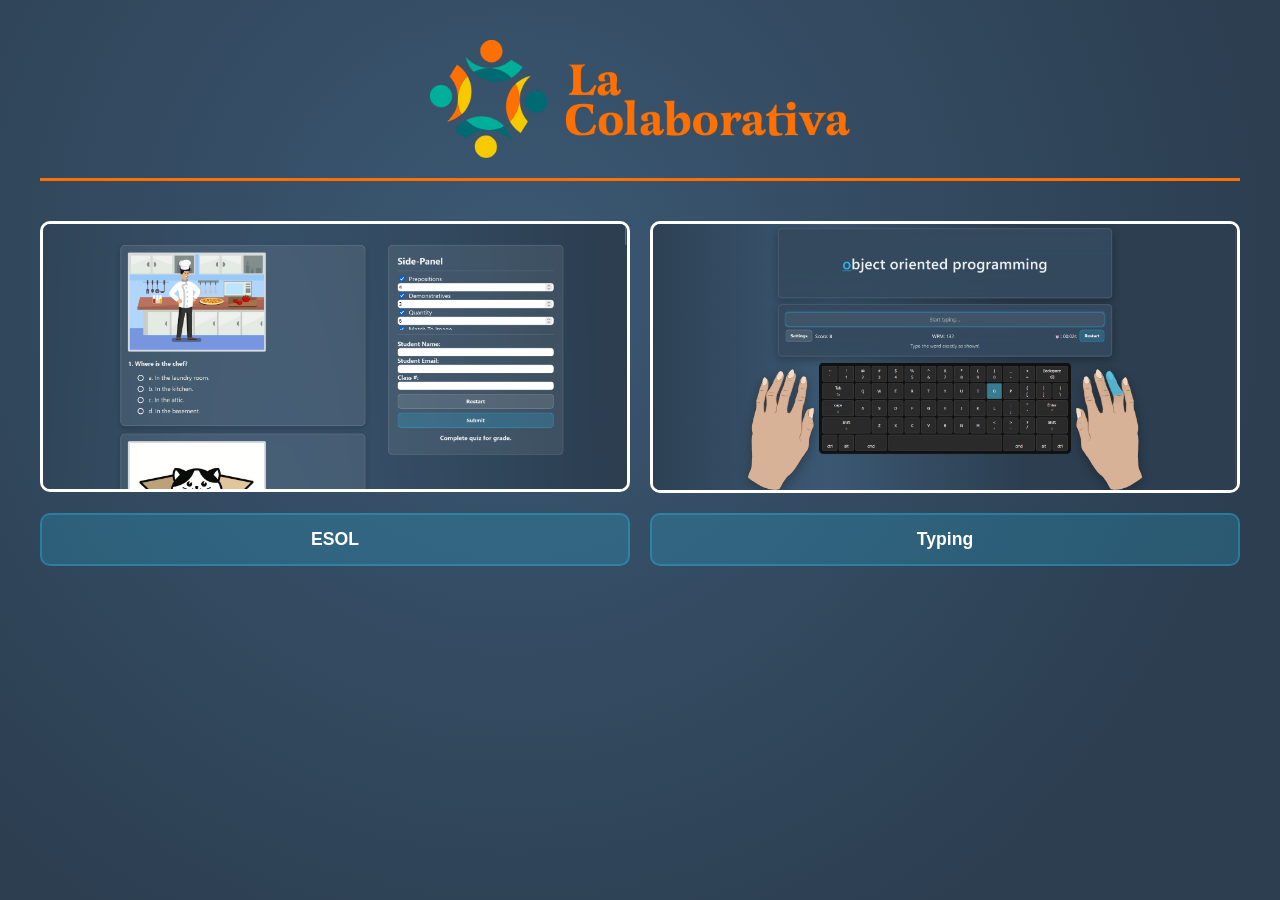
==== commit ff007be4: "index name change" ====
--- a/index.html
+++ b/index.html
@@ -1,577 +1,95 @@
-<!-- HTML: The Structure -->
-
-<style>
-  ul, ol {
-    /* Reduce default indents*/
-    padding-left: 15px;
-    padding-bottom: 5px;
-  }
-</style>
-
-
-<!doctype html>
-<html lang="en">
-  <head>
-    <meta charset="UTF-8" />
-    <meta name="viewport" content="width=device-width, initial-scale=1.0" />
-    <link rel="stylesheet" href="styles-typing.css"/>
-    <link rel="icon" href="images/LC.png" type="image/png">
-    <title>LC | Typing Game</title>
-  </head>
-
-  <body>
-    <main class="layout">
-      <!-- TOP: Word Display -->
-      <section class="panel word-panel" aria-label="Words to type">
-        <div id="word-display" class="word-display"></div>
-      </section>
-
-      <!-- MIDDLE: input / score / settings -->
-      <section class="panel game-panel" aria-label="Typing controls">
-        <div class="input-row">
-          <input
-            type="text"
-            id="input-field"
-            placeholder="Start typing..."
-            onpaste="return false"
-            autocomplete="off"
-            inputmode="text"
-            autofocus
-          />
-        </div>
-
-        <button id="Settings" class="btn btn-settings" type="button">Settings</button>
-        <button id="Restart" class="btn btn-restart" type="button">Restart</button>
-        
-        <div class="meta-row">
-          <div id="score-board" class="score">
-            Score: <span id="score">0</span>
-          </div>
-          <div id="wpm-board" class="message-stats">
-            WPM: <span id="wpm-value">0</span>
-          </div>
-          <div id="seconds-board" class="message-stats">
-            ⏱️: <span id="seconds-value">00:00</span>s</div>
-        </div>
-
-        <p class="message">Type the word exactly as shown!</p>
-
-        <!-- Settings Modal !-->
-        <div id="settingsModal" class="settings-modal" role="dialog" aria-modal="true" aria-hidden="Modify Settings">
-          <div class="settings-content">
-            <button class="close" type="button" aria-label="Close settings">&times;</button>
-            <h1 class="settings-title">Settings</h1>
-            
-            <hr><b>Text Options:</b></hr>
-            <ul class="settings-list">
-
-              <li>Complete With Errors:
-                <input type="checkbox" id="checkbox-settings-end-incomplete">
-                <label for="checkbox-settings-end-incomplete"></label>
-              
-              <li>Highlight Words:
-                <input type="checkbox" id="checkbox-settings-highlight">
-                <label for="checkbox-settings-highlight"></label>
-              
-              <li>Text Disappear:
-                <input type="checkbox" id="checkbox-settings-disappear-text">
-                <label for="checkbox-settings-disappear-text"></label></ul>
-
-                <hr><b>Score Board Options:</b></hr>
-
-                <li>Restart Resets Score Board:
-                <input type="checkbox" id="checkbox-settings-reset-score">
-                <label for="checkbox-settings-reset-score"></label>
-
-              <li>Disable Score:
-                <input type="checkbox" id="checkbox-settings-disable-score">
-                <label for="checkbox-settings-disable-score"></label>
-              
-              <li>Disable WPM:
-                <input type="checkbox" id="checkbox-settings-disable-wpm">
-                <label for="checkbox-settings-disable-wpm"></label></ul>
-
-                <hr><b>Repeating Words Options:</b></hr>
-
-                <li>Restart Clears Repeating List:
-                <input type="checkbox" id="checkbox-settings-reset-repeats">
-                <label for="checkbox-settings-reset-repeats"></label>
-              
-              <li>Skip Word Repeats:
-                <input type="checkbox" id="checkbox-settings-skip-repeats">
-                <label for="checkbox-settings-skip-repeats"></label>
-              
-              <li>Store Skip Repeats: <span id="settings-store-skips"></span>
-                <form id="store-skips-form">
-                  <label for="input-store-skips-value">→ Change Skips: 
-                  <input
-                    type="number"
-                    id="input-store-skips-value"
-                    min="1"
-                    max=""
-                    step="1"
-                  />
-                  <button type="submit" class="btn btn-apply">Apply</button>
-                </form>
-
-                <hr></hr>
-
-            <br>
-            </hr>
-            <h2 class="settings-title">Weekly Material</h2>
-            <hr>
-            <ul class="settings-list">
-              <li>
-                <b>Week 1:</b>
-                <ul>
-                  <li class="setting-row">
-                    <label for="checkbox-settings-week-1-words">words:</label>
-                    <input type="checkbox" id="checkbox-settings-week-1-words">
-                  </li>
-                  <li class="setting-row">
-                    <label for="checkbox-settings-week-1-random">random:</label>
-                    <input type="checkbox" id="checkbox-settings-week-1-random">
-                  </li>
-                </ul>
-              </li>
-              <li>
-                <b>Week 2:</b>
-                <ul>
-                  <li class="setting-row">
-                    <label for="checkbox-settings-week-2-words">words:</label>
-                    <input type="checkbox" id="checkbox-settings-week-2-words">
-                  </li>
-                  <li class="setting-row">
-                    <label for="checkbox-settings-week-2-random">random:</label>
-                    <input type="checkbox" id="checkbox-settings-week-2-random">
-                  </li>
-                </ul>
-              </li>
-              <li>
-                <b>Week 3:</b>
-                <ul>
-                  <li class="setting-row">
-                    <label for="checkbox-settings-week-3-words">words:</label>
-                    <input type="checkbox" id="checkbox-settings-week-3-words">
-                  </li>
-                  <li class="setting-row">
-                    <label for="checkbox-settings-week-3-random">random:</label>
-                    <input type="checkbox" id="checkbox-settings-week-3-random">
-                  </li>
-                </ul>
-              </li>
-              <li>
-                <b>Week 4:</b>
-                <ul>
-                  <li class="setting-row">
-                    <label for="checkbox-settings-week-4-words">words:</label>
-                    <input type="checkbox" id="checkbox-settings-week-4-words">
-                  </li>
-                  <li class="setting-row">
-                    <label for="checkbox-settings-week-4-random">random:</label>
-                    <input type="checkbox" id="checkbox-settings-week-4-random">
-                  </li>
-                </ul>
-              </li>
-              <li>
-                <b>Week 5:</b>
-                <ul>
-                  <li class="setting-row">
-                    <label for="checkbox-settings-week-5-words">words:</label>
-                    <input type="checkbox" id="checkbox-settings-week-5-words">
-                  </li>
-                  <li class="setting-row">
-                    <label for="checkbox-settings-week-5-random">random:</label>
-                    <input type="checkbox" id="checkbox-settings-week-5-random">
-                  </li>
-                </ul>
-              </li>
-              <li>
-                <b>Week 6:</b>
-                <ul>
-                  <li class="setting-row">
-                    <label for="checkbox-settings-week-6-words">words:</label>
-                    <input type="checkbox" id="checkbox-settings-week-6-words">
-                  </li>
-                  <li class="setting-row">
-                    <label for="checkbox-settings-week-6-random">random:</label>
-                    <input type="checkbox" id="checkbox-settings-week-6-random">
-                  </li>
-                </ul>
-              </li>
-              <li>
-                <b>Week 7:</b>
-                <ul>
-                  <li class="setting-row">
-                    <label for="checkbox-settings-week-7-words">words:</label>
-                    <input type="checkbox" id="checkbox-settings-week-7-words">
-                  </li>
-                  <li class="setting-row">
-                    <label for="checkbox-settings-week-7-random">random:</label>
-                    <input type="checkbox" id="checkbox-settings-week-7-random">
-                  </li>
-                </ul>
-              </li>
-              <li>
-                <b>Week 8:</b>
-                <ul>
-                  <li class="setting-row">
-                    <label for="checkbox-settings-week-8-words">words:</label>
-                    <input type="checkbox" id="checkbox-settings-week-8-words">
-                  </li>
-                  <li class="setting-row">
-                    <label for="checkbox-settings-week-8-random">random:</label>
-                    <input type="checkbox" id="checkbox-settings-week-8-random">
-                  </li>
-                </ul>
-              </li>
-            </ul>
-          </hr>
-          </div>
-        </div>
-      </section>
-      
-      <!-- BOTTOM: keyboard & hands -->
-      <div class="keyboard-stage">
-        <div class="hand-panel hand-panel--left">
-          <div class="hand-stack">
-            <img
-              class="hand-base"
-              src="./images/hands/left-idle.png"
-              alt="Left hand guide"
-            />
-            <div
-              id="left-hand-overlays"
-              class="hand-overlays"
-              aria-hidden="true"
-            ></div>
-          </div>
-        </div>
-        <div class="keyboard" role="group" aria-label="On screen keyboard">
-          <!-- your existing keyboard buttons stay exactly here -->
-          <button class="key" data-key="`">
-            <span class="key-top">~</span>
-            <span class="key-bottom">`</span>
-          </button>
-
-          <button class="key" data-key="1">
-            <span class="key-top">!</span>
-            <span class="key-bottom">1</span>
-          </button>
-
-          <button class="key" data-key="2">
-            <span class="key-top">@</span>
-            <span class="key-bottom">2</span>
-          </button>
-
-          <button class="key" data-key="3">
-            <span class="key-top">#</span>
-            <span class="key-bottom">3</span>
-          </button>
-
-          <button class="key" data-key="4">
-            <span class="key-top">$</span>
-            <span class="key-bottom">4</span>
-          </button>
-
-          <button class="key" data-key="5">
-            <span class="key-top">%</span>
-            <span class="key-bottom">5</span>
-          </button>
-
-          <button class="key" data-key="6">
-            <span class="key-top">^</span>
-            <span class="key-bottom">6</span>
-          </button>
-
-          <button class="key" data-key="7">
-            <span class="key-top">&</span>
-            <span class="key-bottom">7</span>
-          </button>
-
-          <button class="key" data-key="8">
-            <span class="key-top">*</span>
-            <span class="key-bottom">8</span>
-          </button>
-          
-          <button class="key" data-key="9">
-            <span class="key-top">(</span>
-            <span class="key-bottom">9</span>
-          </button>
-
-          <button class="key" data-key="0">
-            <span class="key-top">)</span>
-            <span class="key-bottom">0</span>
-          </button>
-          
-          <button class="key" data-key="-">
-            <span class="key-top">_</span>
-            <span class="key-bottom">-</span>
-          </button>
-
-          <button class="key" data-key="=">
-            <span class="key-top">+</span>
-            <span class="key-bottom">=</span>
-          </button>
-          
-          <button class="key" data-key="backspace">
-            <span class="key-top">Backspace</span>
-            <span class="key-bottom">⌫</span>
-          </button>
-
-          <button class="key" data-key="tab">
-            <span class="key-top">Tab</span>
-            <span class="key-bottom">↹</span>
-          </button>
-
-          <button class="key key--center" data-key="Q">
-            <span class="key-top"></span>
-            <span class="key-bottom">Q</span>
-          </button>
-
-          <button class="key key--center" data-key="W">
-            <span class="key-top"></span>
-            <span class="key-bottom">W</span>
-          </button>
-
-          <button class="key key--center" data-key="E">
-            <span class="key-top"></span>
-            <span class="key-bottom">E</span>
-          </button>
-
-          <button class="key key--center" data-key="R">
-            <span class="key-top"></span>
-            <span class="key-bottom">R</span>
-          </button>
-
-          <button class="key key--center" data-key="T">
-            <span class="key-top"></span>
-            <span class="key-bottom">T</span>
-          </button>
-
-          <button class="key key--center" data-key="Y">
-            <span class="key-top"></span>
-            <span class="key-bottom">Y</span>
-          </button>
-
-          <button class="key key--center" data-key="U">
-            <span class="key-top"></span>
-            <span class="key-bottom">U</span>
-          </button>
-
-          <button class="key key--center" data-key="I">
-            <span class="key-top"></span>
-            <span class="key-bottom">I</span>
-          </button>
-
-          <button class="key key--center" data-key="O">
-            <span class="key-top"></span>
-            <span class="key-bottom">O</span>
-          </button>
-
-          <button class="key key--center" data-key="P">
-            <span class="key-top"></span>
-            <span class="key-bottom">P</span>
-          </button>
-
-          <button class="key" data-key="[">
-            <span class="key-top">{</span>
-            <span class="key-bottom">[</span>
-          </button>
-
-          <button class="key" data-key="]">
-            <span class="key-top">}</span>
-            <span class="key-bottom">]</span>
-          </button>
-
-          <button class="key" data-key="\\">
-            <span class="key-top">|</span>
-            <span class="key-bottom">\</span>
-          </button>
-
-          <button class="key" data-key="caps">
-            <span class="key-top">caps</span>
-            <span class="key-bottom">⇪</span>
-          </button>
-
-          <button class="key key--center" data-key="A">
-            <span class="key-top"></span>
-            <span class="key-bottom">A</span>
-          </button>
-
-          <button class="key key--center" data-key="S">
-            <span class="key-top"></span>
-            <span class="key-bottom">S</span>
-          </button>
-
-          <button class="key key--center" data-key="D">
-            <span class="key-top"></span>
-            <span class="key-bottom">D</span>
-          </button>
-
-          <button class="key key--center" data-key="F">
-            <span class="key-top"></span>
-            <span class="key-bottom">F</span>
-          </button>
-
-          <button class="key key--center" data-key="G">
-            <span class="key-top"></span>
-            <span class="key-bottom">G</span>
-          </button>
-
-          <button class="key key--center" data-key="H">
-            <span class="key-top"></span>
-            <span class="key-bottom">H</span>
-          </button>
-
-          <button class="key key--center" data-key="J">
-            <span class="key-top"></span>
-            <span class="key-bottom">J</span>
-          </button>
-
-          <button class="key key--center" data-key="K">
-            <span class="key-top"></span>
-            <span class="key-bottom">K</span>
-          </button>
-
-          <button class="key key--center" data-key="L">
-            <span class="key-top"></span>
-            <span class="key-bottom">L</span>
-          </button>
-
-          <button class="key" data-key=";">
-            <span class="key-top">:</span>
-            <span class="key-bottom">;</span>
-          </button>
-
-          <button class="key" data-key="'">
-            <span class="key-top">"</span>
-            <span class="key-bottom">'</span>
-          </button>
-
-          <button class="key" data-key="shift">
-            <span class="key-top">Shift</span>
-            <span class="key-bottom">⇧</span>
-          </button>
-
-          <button class="key" data-key="shift">
-            <span class="key-top">Shift</span>
-            <span class="key-bottom">⇧</span>
-          </button>
-
-          <button class="key key--center" data-key="Z">
-            <span class="key-top"></span>
-            <span class="key-bottom">Z</span>
-          </button>
-
-          <button class="key key--center" data-key="X">
-            <span class="key-top"></span>
-            <span class="key-bottom">X</span>
-          </button>
-
-          <button class="key key--center" data-key="C">
-            <span class="key-top"></span>
-            <span class="key-bottom">C</span>
-          </button>
-
-          <button class="key key--center" data-key="V">
-            <span class="key-top"></span>
-            <span class="key-bottom">V</span>
-          </button>
-
-          <button class="key key--center" data-key="B">
-            <span class="key-top"></span>
-            <span class="key-bottom">B</span>
-          </button>
-
-          <button class="key key--center" data-key="N">
-            <span class="key-top"></span>
-            <span class="key-bottom">N</span>
-          </button>
-
-          <button class="key key--center" data-key="M">
-            <span class="key-top"></span>
-            <span class="key-bottom">M</span>
-          </button>
-
-          <button class="key key--center" data-key=",">
-            <span class="key-top"><</span>
-            <span class="key-bottom">,</span>
-          </button>
-
-          <button class="key key--center" data-key=".">
-            <span class="key-top">></span>
-            <span class="key-bottom">.</span>
-          </button>
-
-          <button class="key key--center" data-key="/">
-            <span class="key-top">?</span>
-            <span class="key-bottom">/</span>
-          </button>
-
-          <button class="key" data-key="shift-1">
-            <span class="key-top">Shift</span>
-            <span class="key-bottom">⇧</span>
-          </button>
-
-          <button class="key key--center" data-key="enter">
-            <span class="key-top">Enter</span>
-            <span class="key-bottom">⏎</span>
-          </button>
-          <!-- Can set to "Space" if we want. Thought it looked better without. -->
-          <button class="key" data-key="space">
-            <span class="key-top"></span>
-            <span class="key-bottom"></span>
-          </button>
-
-          <button class="key" data-key="ctrl">
-            <span class="key-top"></span>
-            <span class="key-bottom">ctrl</span>
-          </button>
-
-          <button class="key" data-key="alt">
-            <span class="key-top"></span>
-            <span class="key-bottom">alt</span>
-          </button>
-
-          <button class="key" data-key="cmd">
-            <span class="key-top"></span>
-            <span class="key-bottom">cmd</span>
-          </button>
-          
-          <button class="key" data-key="cmd-1">
-            <span class="key-top"></span>
-            <span class="key-bottom">cmd</span>
-          </button>
-
-          <button class="key" data-key="alt-1">
-            <span class="key-top"></span>
-            <span class="key-bottom">alt</span>
-          </button>
-          
-          <button class="key" data-key="ctrl-1">
-            <span class="key-top"></span>
-            <span class="key-bottom">ctrl</span>
-          </button>
-        </div>
-
-        <div class="hand-panel hand-panel--right">
-          <div class="hand-stack">
-            <img
-              class="hand-base"
-              src="./images/hands/right-idle.png"
-              alt="Right hand guide"
-            />
-            <div
-              id="right-hand-overlays"
-              class="hand-overlays"
-              aria-hidden="true"
-            ></div>
-          </div>
-        </div>
-      </section>
-    </main>
-
-    <script type="module" src="./app-typing.js"></script>
-  </body>
+<!doctype html>
+<html>
+<head>
+  <meta charset="utf-8">
+  <link rel="stylesheet" href="styles-esol.css">
+  <link rel="icon" href="images/LC.png" type="image/png">
+  <title>LC | Activities</title>
+</head>
+<body>
+  <img src="./images/LaColaborativa-logo.png" class="main-logo" alt="La Colaborativa logo">
+  <hr>
+
+  <div class="parent">
+    <div class="div1">
+      <a href="index-esol.html" class="image-button">
+        <img src="./images/esol-screenshot.png" alt="ESOL Page">
+      </a>
+    </div>
+
+    <div class="div2">
+      <a href="index-typing.html" class="image-button">
+        <img src="./images/window-screenshot.png" alt="Window Page">
+      </a>
+    </div>
+
+    <div class="div3">
+      <a href="index-esol.html" class="full-button">ESOL</a>
+    </div>
+
+    <div class="div4">
+      <a href="index-typing.html" class="full-button">Typing</a>
+    </div>
+  </div>
+
+  <style>
+    .parent {
+      display: grid;
+      grid-template-columns: repeat(2, 1fr);
+      grid-template-rows: auto auto;
+      gap: 20px;
+    }
+
+    .div1 { grid-area: 1 / 1 / 2 / 2; }
+    .div2 { grid-area: 1 / 2 / 2 / 3; }
+    .div3 { grid-area: 2 / 1 / 3 / 2; }
+    .div4 { grid-area: 2 / 2 / 3 / 3; }
+
+    .main-logo {
+      display: block;
+      margin-left: auto;
+      margin-right: auto;
+      width: 35%;
+    }
+
+    .image-button {
+      display: block;
+    }
+
+    .image-button img {
+      display: block;
+      width: 100%;
+      height: auto;
+      border: 3px solid white;
+      border-radius: 10px;
+    }
+
+    .image-button:hover img {
+      filter: brightness(1.08);
+    }
+
+    .full-button {
+      display: block;
+      width: 100%;
+      padding: 14px 20px;
+      text-align: center;
+      text-decoration: none;
+      color: white;
+      font-size: 1.1rem;
+      font-weight: 700;
+      border-radius: 10px;
+      background: rgba(39, 185, 230, 0.22);
+      border: 2px solid rgba(39, 185, 230, 0.35);
+      box-sizing: border-box;
+    }
+
+    hr {
+      margin-top: 20px;
+      margin-bottom: 40px;
+      border: none;
+      height: 3px;
+      background-color: #FF7000;
+    }
+  </style>
+</body>
 </html>
--- a/styles-esol.css
+++ b/styles-esol.css
@@ -0,0 +1,319 @@
+/* ----- Main Content -----*/
+:root {
+  --bg: #2c3e50;
+  --text: #ecf0f1;
+  --shadow: 0 10px 30px rgba(0, 0, 0, 0.28);
+  --gap: clamp(14px, 2.2vh, 22px);
+}
+
+*,
+*::before,
+*::after {
+  box-sizing: border-box;
+}
+
+html,
+body {
+  min-height: 100%;
+}
+
+body {
+  margin: 40px;
+  font-family: "Segoe UI", Tahoma, Geneva, Verdana, sans-serif;
+  background: radial-gradient(60% 87% at 40% 30%, #3b5873 0%, var(--bg) 100%);
+  color: var(--text);
+}
+
+/* ---------- Page layout ---------- */
+.layout {
+  width: min(1200px, 100%);
+  margin: 0 auto;
+  display: flex;
+  align-items: flex-start;
+  gap: 24px;
+}
+
+.main-content {
+  flex: 1;
+  min-width: 0;
+}
+
+/* ---------- Sidebar layout ---------- */
+.settings-sidebar {
+  width: 30vw;
+  position: sticky;
+  top: 60px;
+  padding: 1.5vw;
+  background: rgba(255, 255, 255, 0.08);
+  border: 2px solid rgba(255, 255, 255, 0.12);
+  border-radius: 12px;
+
+  max-height: calc(90vh - 80px);
+
+  display: flex;
+  flex-direction: column;
+  overflow: hidden;
+}
+
+.settings-sidebar input[type="text"], input[type="email"] {
+  width: 100%;
+  border: 2px solid rgba(255, 255, 255, 0.12);
+  border-radius: 8px;
+}
+
+.settings-title {
+  margin: 0 0 10px;
+  padding-bottom: 10px;
+  border-bottom: 2px solid rgba(255, 255, 255, 0.12);
+}
+
+.settings-scroll {
+  overflow-y: auto;
+}
+
+.settings-scroll input[type="number"] {
+  width: 100%;
+  border: 2px solid rgba(255, 255, 255, 0.12);
+  border-radius: 8px;
+}
+
+.settings-footer {
+  margin-top: 12px;
+  padding-top: 12px;
+  border-top: 2px solid rgba(255, 255, 255, 0.12);
+}
+
+.btn-restart,
+.btn-submit {
+  width: 100%;
+  display: block;
+}
+
+.btn-restart {
+  margin-top: 0;
+  margin-bottom: 10px;
+}
+
+.btn-submit {
+  margin-top: 0;
+}
+
+/* ---------- Main Content (Questions, Images) ---------- */
+
+.question-block {
+  width: min(700px, 90%);
+  margin: 20px auto;
+  padding: 18px;
+  background: rgba(255, 255, 255, 0.08);
+  border: 2px solid rgba(255, 255, 255, 0.12);
+  border-radius: 12px;
+  box-shadow: 0 6px 16px rgba(0, 0, 0, 0.2);
+}
+
+.question-block img {
+  display: inline-block;
+  width: 60%;
+  height: auto;
+  cursor: pointer;
+  transition: transform 0.2s ease;
+  border: 5px solid rgba(255, 255, 255, 0.786);
+  border-radius: 3px;
+}
+
+.question-block img:hover {
+  transform: scale(1.03);
+}
+
+.question-block ul {
+  margin: 12px 0 0;
+  padding-left: 20px;
+}
+
+.question-block li {
+  margin-bottom: 8px;
+}
+
+#quiz-results {
+  align-items: center;
+  font-weight: 700;
+  margin-top: 10px;
+}
+
+.question-feedback {
+  margin-top: 10px;
+  font-weight: 700;
+}
+
+.question-block.correct {
+  border: 2px solid #2ecc71;
+}
+
+.question-block.incorrect {
+  border: 2px solid #e74c3c;
+}
+
+.question-block.unanswered {
+  border: 2px solid #f1c40f;
+}
+
+.image-answers-list {
+  display: grid;
+  grid-template-columns: repeat(auto-fit, minmax(50%, 1vw));
+  padding: 0;
+  list-style: none;
+}
+
+.image-answer-option {
+  display: flex;
+  flex-direction: column;
+  gap: 0.5rem;
+  cursor: pointer;
+}
+
+.answer-image {
+  width: 100%;
+  max-width: 180px;
+  height: auto;
+  border: 1px solid #ccc;
+  border-radius: 8px;
+}
+
+.text-input-answer-wrap {
+  margin-top: 0.75rem;
+}
+
+.text-input-answer {
+  width: 100%;
+  max-width: 320px;
+  padding: 0.5rem;
+  font-size: 1rem;
+  border: 3px solid rgb(149, 148, 148);
+  background-color: #e5e5e5;
+  border-radius: 15px;
+}
+
+.lightbox {
+  position: fixed;
+  inset: 0;
+  background: rgba(0, 0, 0, 0.8);
+  display: none;
+  align-items: center;
+  justify-content: center;
+  z-index: 9999;
+  padding: 20px;
+}
+
+.lightbox.open {
+  display: flex;
+}
+
+.lightbox img {
+  max-width: 90%;
+  max-height: 90vh;
+  width: auto;
+  height: auto;
+  box-shadow: 0 0 20px rgba(0, 0, 0, 0.5);
+  background: white;
+}
+
+.lightbox-close {
+  position: absolute;
+  top: 16px;
+  right: 24px;
+  font-size: 36px;
+  color: white;
+  cursor: pointer;
+  font-weight: bold;
+  line-height: 1;
+}
+
+.lightbox-close:hover{
+  color: #e74c3c;
+}
+
+/* ---------- Buttons / Answers ---------- */
+.btn {
+  border: 2px solid rgba(255, 255, 255, 0.10);
+  border-radius: 10px;
+  padding: 10px 14px;
+  font-weight: 700;
+  cursor: pointer;
+  color: var(--text);
+  background: rgba(255, 255, 255, 0.10);
+}
+
+.btn:hover {
+  filter: brightness(1.08);
+}
+
+.btn:active {
+  transform: translateY(1px);
+}
+
+.btn-submit {
+  margin-top: 10px;
+  background: rgba(39, 185, 230, 0.22);
+  border: 2px solid rgba(39, 185, 230, 0.35);
+  display: block;
+  width: 100%;
+}
+
+.results-row {
+  margin: 5px;
+  display: flex;
+  justify-content: center;
+}
+
+.btn-restart {
+  margin-top: 10px;
+  border: 2px solid rgba(255, 255, 255, 0.16);
+  display: block; 
+  width: 100%;
+  margin-bottom: 10px;
+}
+
+/* ---------- Settings Sidebar ---------- */
+
+.settings-title {
+  margin: 0 0 10px;
+  border-bottom: 2px solid rgba(255, 255, 255, 0.12);
+}
+
+.answers-list {
+  list-style: none;
+  padding-left: 0;
+  margin: 12px 0 0;
+}
+
+.answer-option {
+  display: flex;
+  align-items: center;
+  gap: 10px;
+  cursor: pointer;
+}
+
+input[type="radio"] {
+  appearance: none;
+  width: 1.2em;
+  height: 1.2em;
+  border: 2px solid #ffffff;
+  border-radius: 50%;
+  cursor: pointer;
+  display: grid;
+  place-content: center; /* Centers the inner dot */
+}
+
+input[type="radio"]::before {
+  content: "";
+  width: 0.6em;
+  height: 0.6em;
+  border-radius: 50%;
+  transform: scale(0);
+  transition: 120ms transform ease-in-out;
+  background-color: #2984f3;
+}
+
+input[type="radio"]:checked::before {
+  transform: scale(1.1);
+  transform: scale(1); /* Shows the dot when selected */
+}
